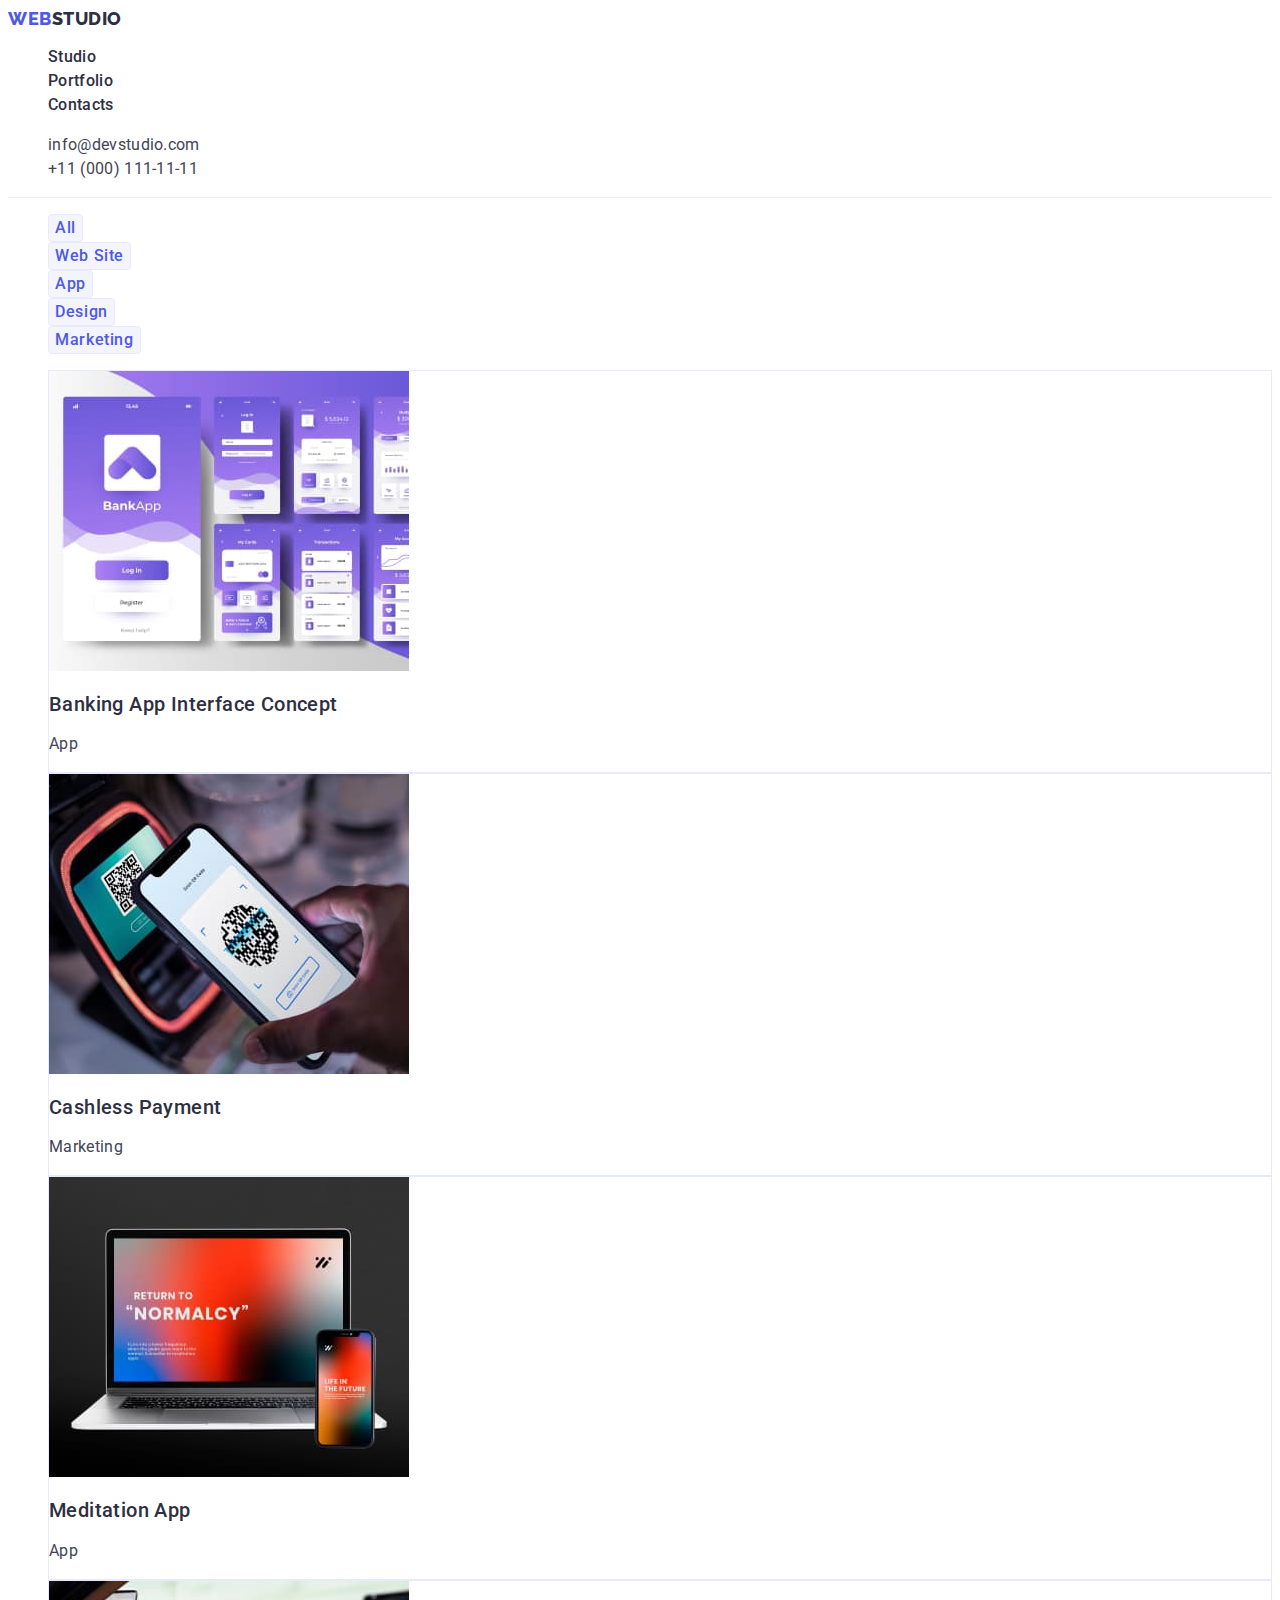
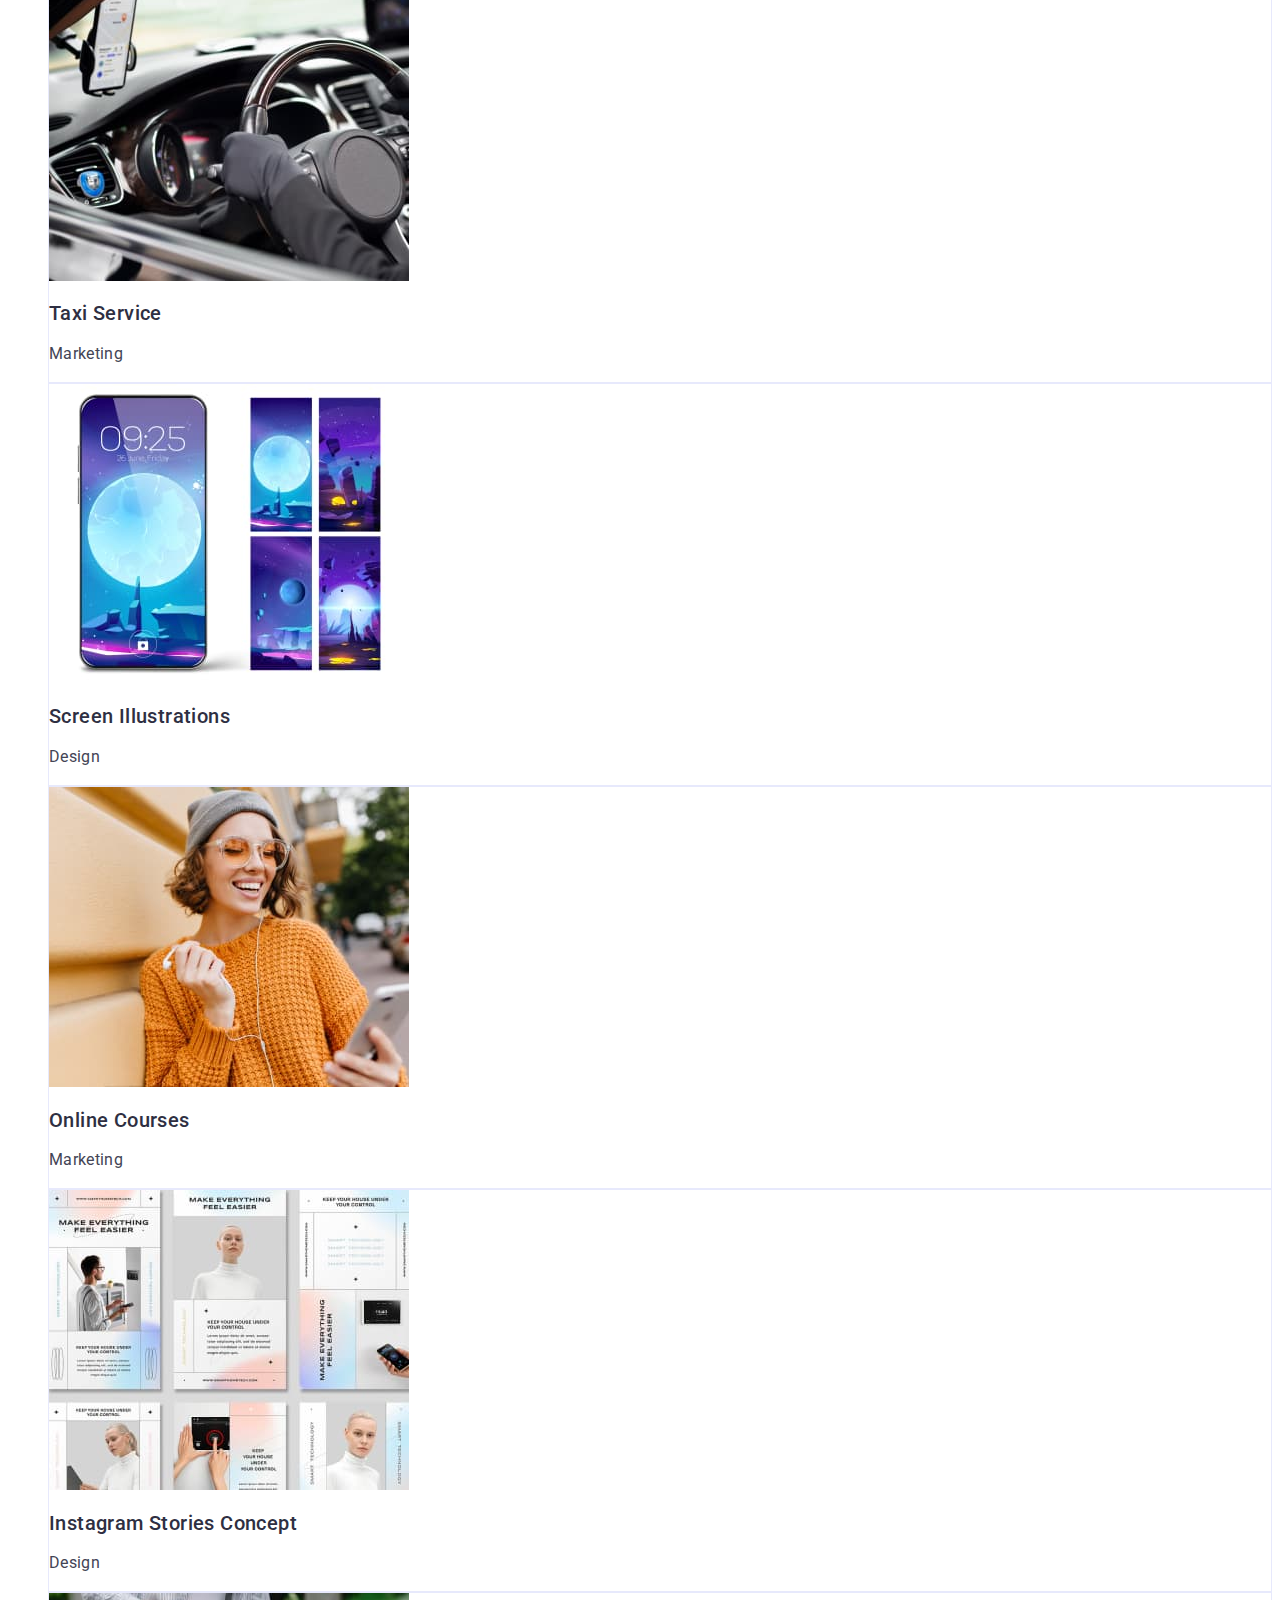
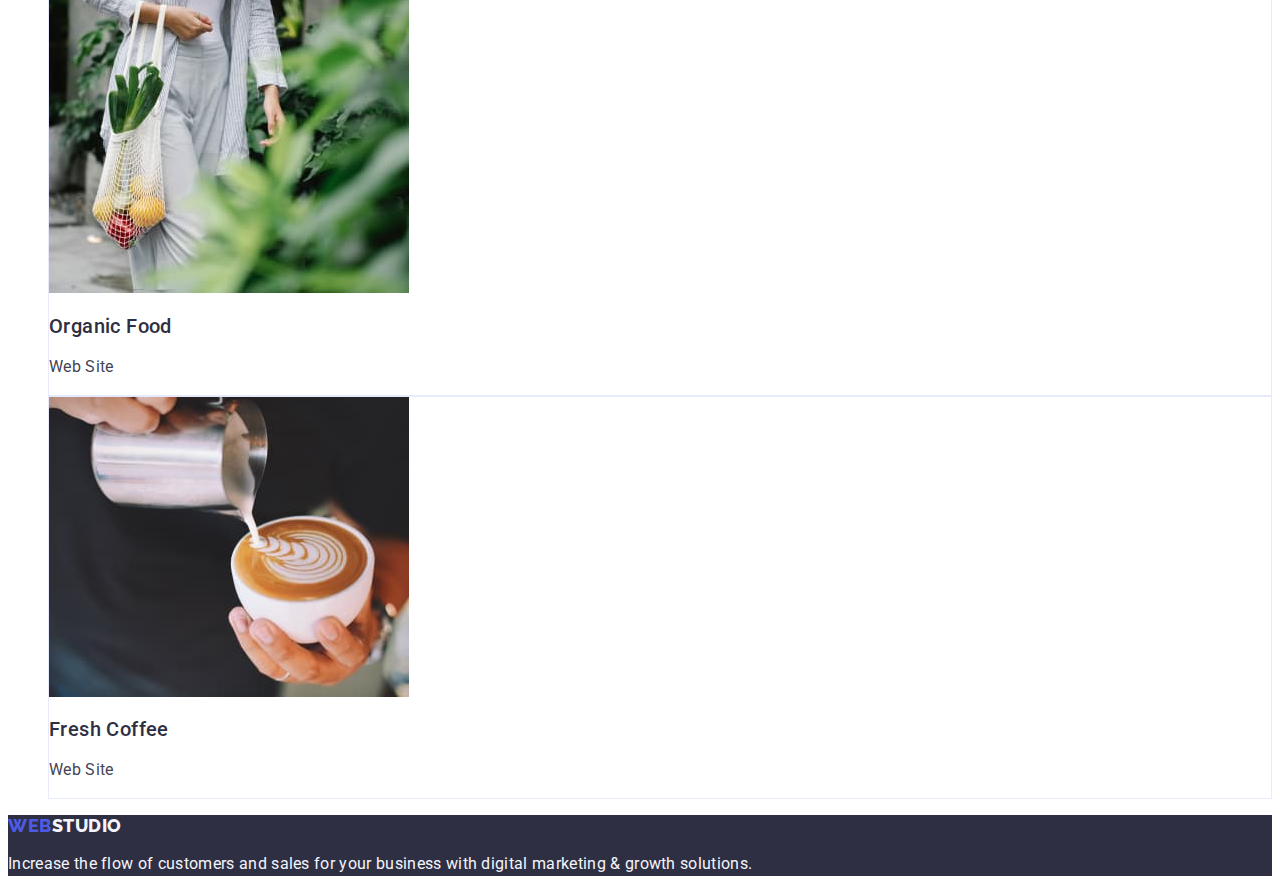
==== portfolio.html @ 3ee18083 "Initial commit" ====
<!DOCTYPE html>
<html lang="en">

<head>
  <meta charset="UTF-8" />
  <meta http-equiv="X-UA-Compatible" content="IE=edge" />
  <meta name="viewport" content="width=device-width, initial-scale=1.0" />
  <title>WebStudio</title>
  <link rel="preconnect" href="https://fonts.googleapis.com" />
  <link rel="preconnect" href="https://fonts.gstatic.com" crossorigin />
  <link href="https://fonts.googleapis.com/css2?family=Raleway:wght@800&family=Roboto:wght@400;500;700;900&display=swap"
    rel="stylesheet" />
  <link rel="stylesheet" href="./css/styles.css" />
</head>

<body>
   <!--Header -->
   <header class="header">
    <nav class="header-nav">
      <a class="logo link" href="./index.html"
        >Web<span class="logo-studio">Studio</span></a
      >
      <ul class="nav-list list">
        <li class="nav-item">
          <a class="nav-link link" href="./index.html">Studio</a>
        </li>
        <li class="nav-item">
          <a class="nav-link link" href="./portfolio.html">Portfolio</a>
        </li>
        <li class="nav-item">
          <a class="nav-link link" href="">Contacts</a>
        </li>
      </ul>
    </nav>
    <address class="header-contacts">
      <ul class="contacts-list list">
        <li class="contacts-item">
          <a class="contacts-link link" href="mailto:info@devstudio.com"
            >info@devstudio.com</a
          >
        </li>
        <li class="contacts-item">
          <a class="contacts-link link" href="tel:+110001111111"
            >+11 (000) 111-11-11</a
          >
        </li>
      </ul>
    </address>
  </header>
  <!-- Main -->
  <main>
    <!--   Filter-->
    <section class="filter">
      <h1 hidden>Page Portfolio</h1>
      <ul class="filter-list list">
        <li><button class="filter-btn" type="button">All</button></li>
        <li><button class="filter-btn" type="button">Web Site</button></li>
        <li><button class="filter-btn" type="button">App</button></li>
        <li><button class="filter-btn" type="button">Design</button></li>
        <li><button class="filter-btn" type="button">Marketing</button></li>
      </ul>

      <!--   Row1-->
      <ul class="project list">
        <li class="project-item">
          <a class="link" href="">
            <img class="works-project-image" src="./images/portfolio/row11_Banking.jpg"
              alt="Banking App Interface Concept" width="360" height="300" />

            <h2 class="title">Banking App Interface Concept</h2>
            <p class="paragraph">App</p>
          </a>
        </li>
        <li class="project-item">
          <a class="link" href="">
            <img class="image" src="./images/portfolio/row12_Cashless.jpg" alt="Cashless Payment" width="360"
              height="300" />
            <h2 class="title">Cashless Payment</h2>
            <p class="paragraph">Marketing</p>
          </a>
        </li>
        <li class="project-item">
          <a class="link" href="">
            <img class="image" src="./images/portfolio/row13_Meditation.jpg" alt="Meditation App" width="360"
              height="300" />
            <h2 class="title">Meditation App</h2>
            <p class="paragraph">App</p>
          </a>
        </li>

        <!--  Row2 -->

        <li class="project-item">
          <a class="link" href="">
            <img class="image" src="./images/portfolio/row21_Taxi.jpg" alt="Taxi Service" width="360" height="300" />
            <h2 class="title">Taxi Service</h2>
            <p class="paragraph">Marketing</p>
          </a>
        </li>
        <li class="project-item">
          <a class="link" href="">
            <img class="image" src="./images/portfolio/row22_Screen.jpg" alt="Screen Illustrations" width="360"
              height="300" />
            <h2 class="title">Screen Illustrations</h2>
            <p class="paragraph">Design</p>
          </a>
        </li>
        <li class="project-item">
          <a class="link" href="">
            <img class="image" src="./images/portfolio/row23_Online.jpg" alt="Online Courses" width="360"
              height="300" />
            <h2 class="title">Online Courses</h2>
            <p class="paragraph">Marketing</p>
          </a>
        </li>

        <!-- 4 Row3 -->

        <li class="project-item">
          <a class="link" href="">
            <img class="image" src="./images/portfolio/row31_Instagram.jpg" alt="Instagram Stories Concept" width="360"
              height="300" />
            <h2 class="title">Instagram Stories Concept</h2>
            <p class="paragraph">Design</p>
          </a>
        </li>

        <li class="project-item">
          <a class="link" href="">
            <img class="image" src="./images/portfolio/row32_Organic.jpg" alt="Organic Food" width="360" height="300" />
            <h2 class="title">Organic Food</h2>
            <p class="paragraph">Web Site</p>
          </a>
        </li>
        <li class="project-item">
          <a class="link" href="">
            <img class="image" src="./images/portfolio/row33_Fresh.jpg" alt="Fresh Coffee" width="360" height="300" />
            <h2 class="title">Fresh Coffee</h2>
            <p class="paragraph">Web Site</p>
          </a>
        </li>
      </ul>
    </section>
  </main>
  <!-- Footer -->
  <footer class="footer">
    <a class="logo link" href="./index.html">Web<span class="logo-footer">Studio</span></a>
    <p class="footer-paragraph">
      Increase the flow of customers and sales for your business with digital
      marketing & growth solutions.
    </p>
  </footer>
</body>

</html>
---- css/styles.css ----
:root {
  --color-IRIS: #4d5ae5;
  --color-NAVYBLU: #2e2f42;
  --color-SLATE: #434455;
  --color-Cloud: #f4f4fd;
  --color-WHITE: #ffffff;
  --color-OCEAN: #404bbf;
  --color-background-hero: #2e2f42;
  --color-background-Header: #ffffff;
  --color-background-button: #4d5ae5;
  --color-background-general:: #E5E5E5;
   --color-card-team:#ffffff;
   --color-background-team: #f4f4fd;
   
}
.link {
  text-decoration: none;
}
.list {
  list-style: none;
}
body {
  font-family: "Roboto", sans-serif;
  color: var(--color-SLATE);
}
a {
  cursor: pointer;
}
p {
  font-style: normal;
  font-weight: 400;
}


/* ===============COMPONENTS=================== */


.page-title {
  font-weight: 700;
font-size: 36px;
line-height: 1.11;
text-align: center;
letter-spacing: 0.02em;
text-transform: capitalize;
color:var(--color-NAVYBLU);
}

.title { font-weight: 500;
  font-size: 20px;
  line-height: 1.2;
  letter-spacing: 0.02em;
  color: var(--color-NAVYBLU);

}

.paragraph {
  font-size: 16px;
  line-height: 1.5;
  letter-spacing: 0.02em;
  color: var(--color-SLATE) ;

}
/* ===============/COMPONENTS=================== */

/* =======================MAIN PAGE=========*/
/* =======================Main page Header=======*/

.header {
  background: var(--color-background-Header);
  /* CORNFLOWER */
  border-bottom: 1px solid #e7e9fc;
}
.header-nav {
}
.logo {
  font-family: "Raleway", sans-serif;
  font-style: normal;
  font-weight: 800;
  font-size: 18px;
  line-height: 1.17;
  letter-spacing: 0.03em;
  text-transform: uppercase;
  color: var(--color-IRIS);
 
}

.logo-studio {
 
  letter-spacing: 0.03em;
  text-transform: uppercase;
  color: var(--color-NAVYBLU);
}
.nav-list  {
  font-family: "Roboto", sans-serif;
  font-weight: 500;
  font-size: 16px;
  line-height: 1.5;
  letter-spacing: 0.02em;
  color: var(--color-NAVYBLU);
}

.-nav-item {
   
}
.nav-link {
   color:var(--color-NAVYBLU);
}
.nav-link:hover,
.nav-link:focus {
  color: var(--color-OCEAN);
}

.header-contacts {
  font-style: normal;
  font-weight: 400;
  font-size: 16px;
  line-height: 1.5;
  letter-spacing: 0.02em;
  color: var(--color-SLATE);
}
.contacts-list {
}
.contacts-item {}

.contacts-link
{ 
  color: var(--color-SLATE);
}

 
.contacts-link:hover,
.contacts-link:focus {
  color: #404bbf;
}

/* =======================Main page Header=======*/

/*=========Main page - Hero image*=================*/
.hero {
  background: var(--color-background-hero);
  width: 1440px;
  
}
.hero-title {
  font-weight: 700;
  font-size: 56px;
  line-height: 1.07;
  text-align: center;
  letter-spacing: 0.02em;
  color: var(--color-WHITE);
}
.hero-btn {
  font-family: "Roboto", sans-serif;
  font-weight: 500;
  font-size: 16px;
  line-height: 1.5;
  letter-spacing: 0.04em;
  color: var(--color-WHITE);
  background: var(--color-background-button);
  box-shadow: 0px 4px 4px rgba(0, 0, 0, 0.15);
  border-radius: 4px;
  cursor: pointer;
  
}

.hero-btn:hover,
.hero-btn:focus {
  background:var(--color-OCEAN) ;
  
 } 
/*=========Main page - Hero image*=================*/

/* ===========Main page - Section 1 - Feature==========*/

.feature {
}
.feature-title {
}
.feature-list {
}
.feature-item {
}

/* ===========Main page - Section 1 - Feature==========*/


/* ===========/Main page - Section 2 - What are we doing==========*/



.works {
}
.works-list {
}
.works-item {
}
.works-image {

  /* ===========/Main page - Section 2 - What are we doing==========*/

/* ===========Main page - Section 3 - Our Team==========*/

}
.team { background: var(--color-background-team);

}
.team-list {
}
.team-item {
  background:var(--color-card-team);
box-shadow: 0px 1px 6px rgba(46, 47, 66, 0.08), 0px 1px 1px rgba(46, 47, 66, 0.16), 0px 2px 1px rgba(46, 47, 66, 0.08);
border-radius: 0px 0px 4px 4px;
}
.team-image {
}
.team-profession {
}
/* ===========/Main page - Section 3 - Our Team==========*/


/* ===========Footer==========*/

.footer {
  background: var(--color-background-hero);
 
}
.logo-footer {

  font-family: "Raleway", sans-serif;
  font-weight: 800;
  font-size: 18px;
  line-height: 1.17;

  /* display: flex; */
  align-items: center;
  letter-spacing: 0.03em;
  text-transform: uppercase;
  color: var(--color-Cloud); 

  flex-direction: row;
  align-items: center;
  padding: 0px;
}
.footer-paragraph {
   font-size: 16px;
  line-height: 1.5;
  letter-spacing: 0.02em;
  color: var(--color-Cloud);
}

/* ====================Footer=============*/
/* =======================MAIN PAGE=========*/
/* ===================================== */
/* ====================================== */
/* ===================================== */
/* =========================PORTFOLIO=========== */

/* ===============Section 1  Filter========== */

.filter{

}
.filter-list{
}
.filter-btn{  font-family: "Roboto", sans-serif;
  font-size: 16px;
  line-height: 1.5;
  font-weight: 500;
  letter-spacing: 0.04em;
  background: var(--color-Cloud);
  border: 1px solid #e7e9fc;
  border-radius: 4px;
  cursor: pointer;
  color: var(--color-IRIS);
  
}

.filter-btn:hover,
.filter-btn:focus {
  color: var(--color-WHITE); 
  background: #404BBF; 
}
/* ========Section 1  Filter======= */

/* ========ROW 1-3================= */
.project{}

.project-item{
border: 1px solid #E7E9FC;
}
.works-project-image{}


/* ========ROW 1-3================= */
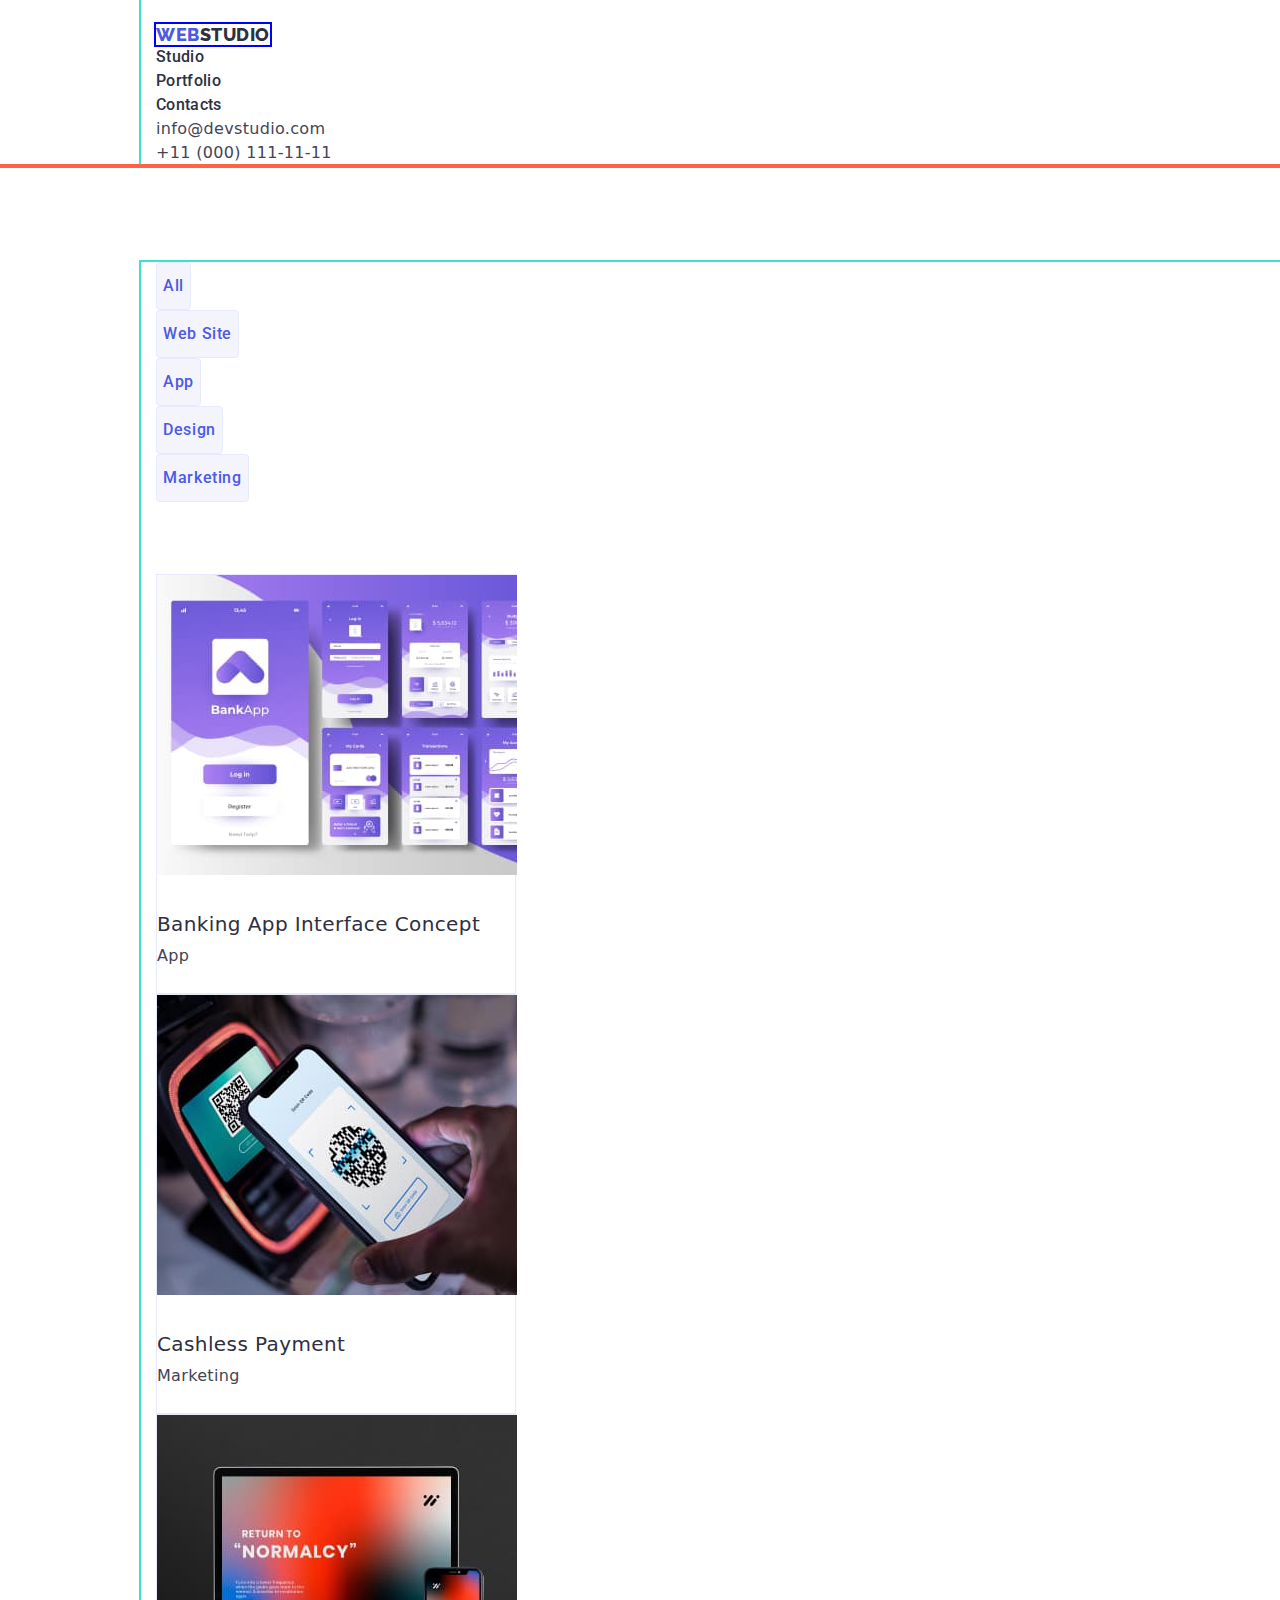
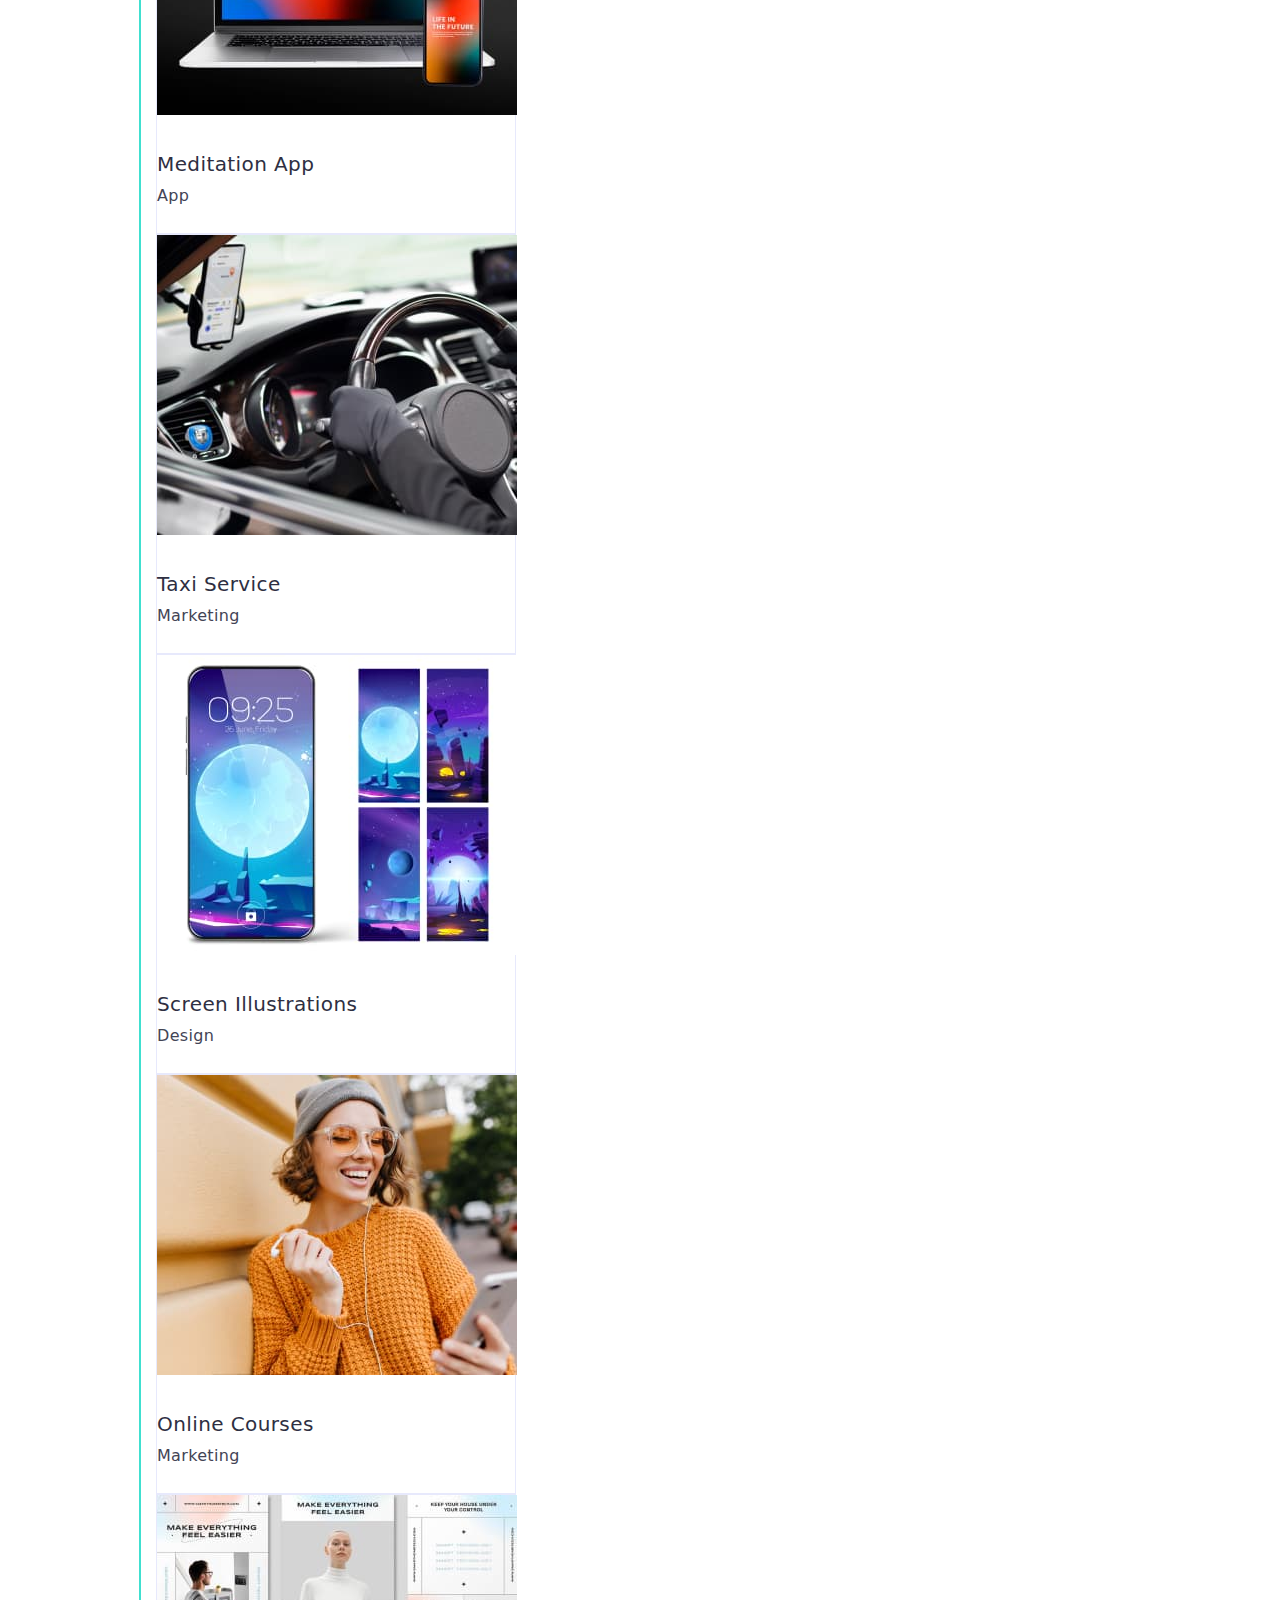
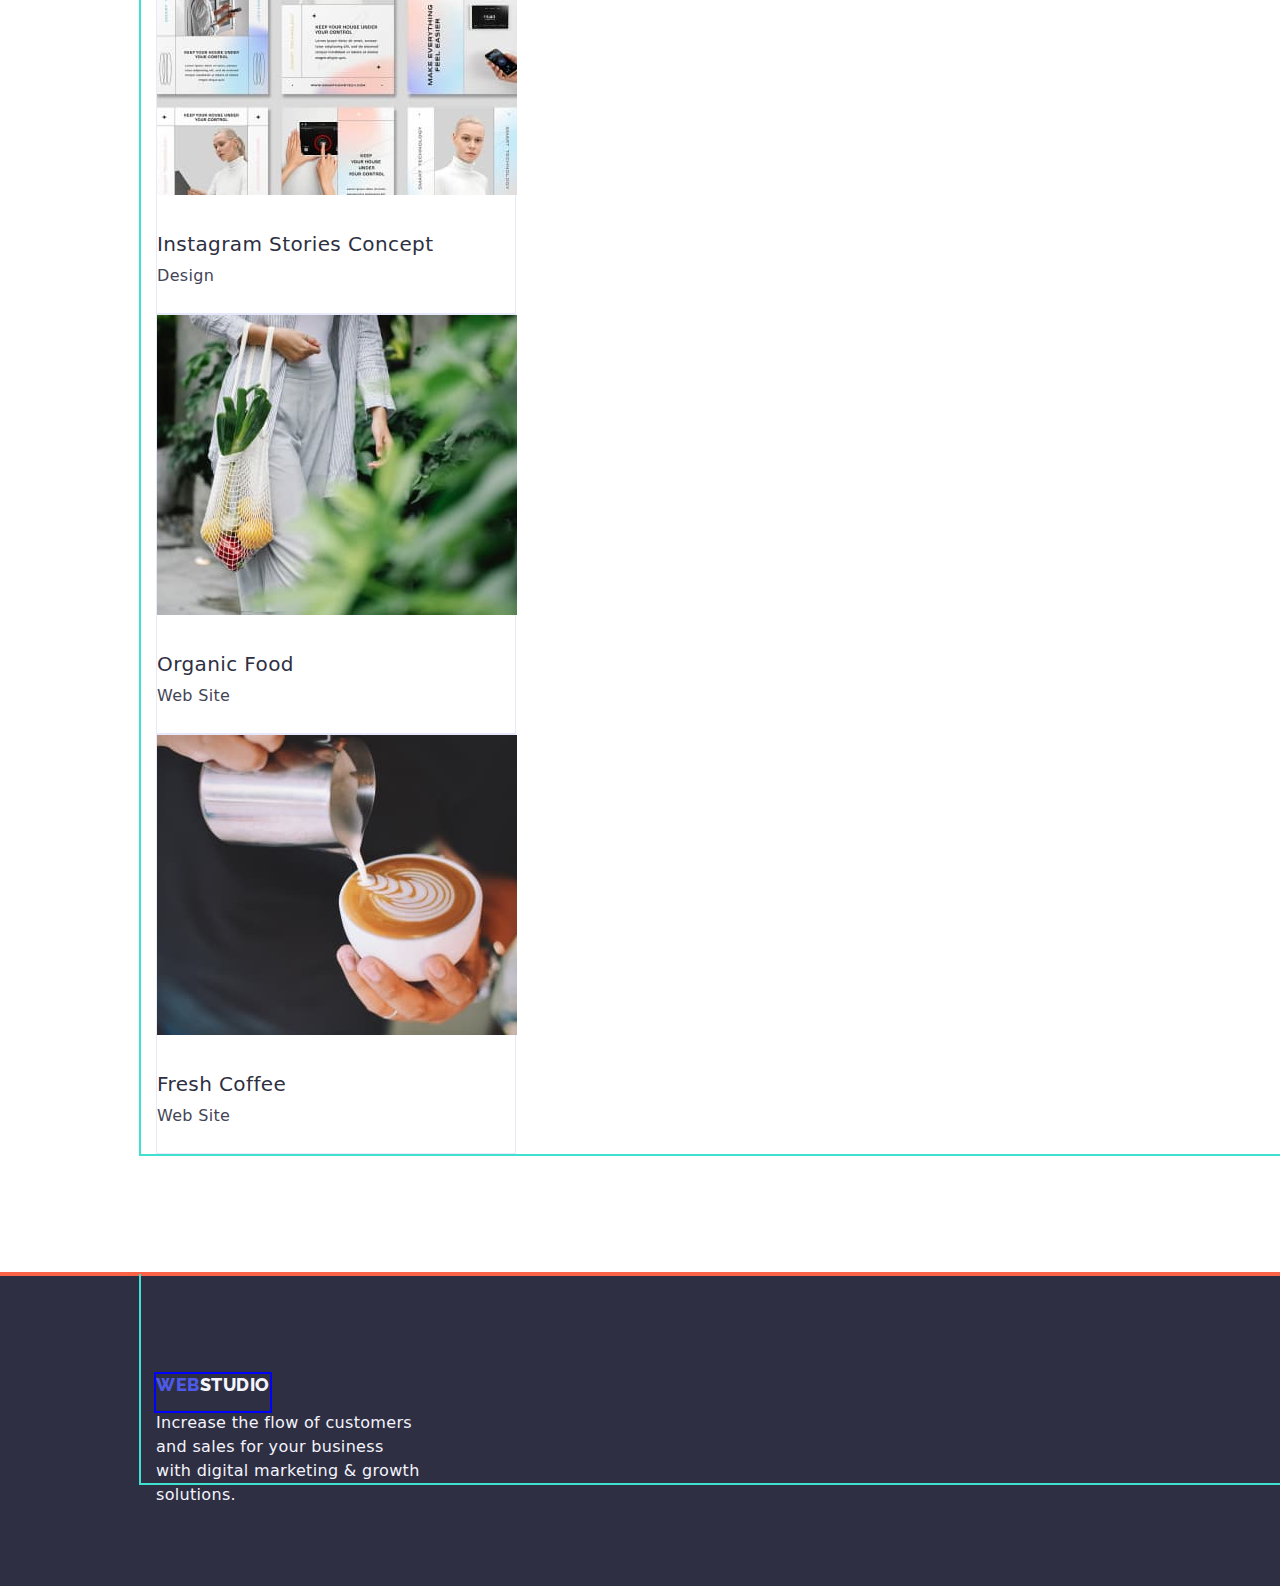
==== commit aafd09ab: "s" ====
--- a/portfolio.html
+++ b/portfolio.html
@@ -1,155 +1,212 @@
 <!DOCTYPE html>
 <html lang="en">
-
-<head>
-  <meta charset="UTF-8" />
-  <meta http-equiv="X-UA-Compatible" content="IE=edge" />
-  <meta name="viewport" content="width=device-width, initial-scale=1.0" />
-  <title>WebStudio</title>
-  <link rel="preconnect" href="https://fonts.googleapis.com" />
-  <link rel="preconnect" href="https://fonts.gstatic.com" crossorigin />
-  <link href="https://fonts.googleapis.com/css2?family=Raleway:wght@800&family=Roboto:wght@400;500;700;900&display=swap"
-    rel="stylesheet" />
-  <link rel="stylesheet" href="./css/styles.css" />
-</head>
-
-<body>
-   <!--Header -->
-   <header class="header">
-    <nav class="header-nav">
-      <a class="logo link" href="./index.html"
-        >Web<span class="logo-studio">Studio</span></a
-      >
-      <ul class="nav-list list">
-        <li class="nav-item">
-          <a class="nav-link link" href="./index.html">Studio</a>
-        </li>
-        <li class="nav-item">
-          <a class="nav-link link" href="./portfolio.html">Portfolio</a>
-        </li>
-        <li class="nav-item">
-          <a class="nav-link link" href="">Contacts</a>
-        </li>
-      </ul>
-    </nav>
-    <address class="header-contacts">
-      <ul class="contacts-list list">
-        <li class="contacts-item">
-          <a class="contacts-link link" href="mailto:info@devstudio.com"
-            >info@devstudio.com</a
+  <head>
+    <meta charset="UTF-8" />
+    <meta http-equiv="X-UA-Compatible" content="IE=edge" />
+    <meta name="viewport" content="width=device-width, initial-scale=1.0" />
+    <title>WebStudio</title>
+    <link rel="preconnect" href="https://fonts.googleapis.com" />
+    <link rel="preconnect" href="https://fonts.gstatic.com" crossorigin />
+    <link
+      href="https://fonts.googleapis.com/css2?family=Raleway:wght@800&family=Roboto:wght@400;500;700;900&display=swap"
+      rel="stylesheet"
+    />
+    <link rel="stylesheet" href="./css/styles.css" />
+    <link rel="stylesheet" href="./css/modern-normalize.css" />
+  </head>
+
+  <body>
+    <!--Header -->
+    <header class="header">
+      <div class="container">
+        <nav class="header-nav">
+          <a class="logo link" href="./index.html"
+            >Web<span class="logo-studio">Studio</span></a
           >
-        </li>
-        <li class="contacts-item">
-          <a class="contacts-link link" href="tel:+110001111111"
-            >+11 (000) 111-11-11</a
-          >
-        </li>
-      </ul>
-    </address>
-  </header>
-  <!-- Main -->
-  <main>
-    <!--   Filter-->
-    <section class="filter">
-      <h1 hidden>Page Portfolio</h1>
-      <ul class="filter-list list">
-        <li><button class="filter-btn" type="button">All</button></li>
-        <li><button class="filter-btn" type="button">Web Site</button></li>
-        <li><button class="filter-btn" type="button">App</button></li>
-        <li><button class="filter-btn" type="button">Design</button></li>
-        <li><button class="filter-btn" type="button">Marketing</button></li>
-      </ul>
-
-      <!--   Row1-->
-      <ul class="project list">
-        <li class="project-item">
-          <a class="link" href="">
-            <img class="works-project-image" src="./images/portfolio/row11_Banking.jpg"
-              alt="Banking App Interface Concept" width="360" height="300" />
-
-            <h2 class="title">Banking App Interface Concept</h2>
-            <p class="paragraph">App</p>
-          </a>
-        </li>
-        <li class="project-item">
-          <a class="link" href="">
-            <img class="image" src="./images/portfolio/row12_Cashless.jpg" alt="Cashless Payment" width="360"
-              height="300" />
-            <h2 class="title">Cashless Payment</h2>
-            <p class="paragraph">Marketing</p>
-          </a>
-        </li>
-        <li class="project-item">
-          <a class="link" href="">
-            <img class="image" src="./images/portfolio/row13_Meditation.jpg" alt="Meditation App" width="360"
-              height="300" />
-            <h2 class="title">Meditation App</h2>
-            <p class="paragraph">App</p>
-          </a>
-        </li>
-
-        <!--  Row2 -->
-
-        <li class="project-item">
-          <a class="link" href="">
-            <img class="image" src="./images/portfolio/row21_Taxi.jpg" alt="Taxi Service" width="360" height="300" />
-            <h2 class="title">Taxi Service</h2>
-            <p class="paragraph">Marketing</p>
-          </a>
-        </li>
-        <li class="project-item">
-          <a class="link" href="">
-            <img class="image" src="./images/portfolio/row22_Screen.jpg" alt="Screen Illustrations" width="360"
-              height="300" />
-            <h2 class="title">Screen Illustrations</h2>
-            <p class="paragraph">Design</p>
-          </a>
-        </li>
-        <li class="project-item">
-          <a class="link" href="">
-            <img class="image" src="./images/portfolio/row23_Online.jpg" alt="Online Courses" width="360"
-              height="300" />
-            <h2 class="title">Online Courses</h2>
-            <p class="paragraph">Marketing</p>
-          </a>
-        </li>
-
-        <!-- 4 Row3 -->
-
-        <li class="project-item">
-          <a class="link" href="">
-            <img class="image" src="./images/portfolio/row31_Instagram.jpg" alt="Instagram Stories Concept" width="360"
-              height="300" />
-            <h2 class="title">Instagram Stories Concept</h2>
-            <p class="paragraph">Design</p>
-          </a>
-        </li>
-
-        <li class="project-item">
-          <a class="link" href="">
-            <img class="image" src="./images/portfolio/row32_Organic.jpg" alt="Organic Food" width="360" height="300" />
-            <h2 class="title">Organic Food</h2>
-            <p class="paragraph">Web Site</p>
-          </a>
-        </li>
-        <li class="project-item">
-          <a class="link" href="">
-            <img class="image" src="./images/portfolio/row33_Fresh.jpg" alt="Fresh Coffee" width="360" height="300" />
-            <h2 class="title">Fresh Coffee</h2>
-            <p class="paragraph">Web Site</p>
-          </a>
-        </li>
-      </ul>
-    </section>
-  </main>
-  <!-- Footer -->
-  <footer class="footer">
-    <a class="logo link" href="./index.html">Web<span class="logo-footer">Studio</span></a>
-    <p class="footer-paragraph">
-      Increase the flow of customers and sales for your business with digital
-      marketing & growth solutions.
-    </p>
-  </footer>
-</body>
-
-</html>+          <ul class="nav-list list">
+            <li class="nav-item">
+              <a class="nav-link link" href="./index.html">Studio</a>
+            </li>
+            <li class="nav-item">
+              <a class="nav-link link" href="./portfolio.html">Portfolio</a>
+            </li>
+            <li class="nav-item">
+              <a class="nav-link link" href="">Contacts</a>
+            </li>
+          </ul>
+        </nav>
+        <address class="header-contacts">
+          <ul class="contacts-list list">
+            <li class="contacts-item">
+              <a class="contacts-link link" href="mailto:info@devstudio.com"
+                >info@devstudio.com</a
+              >
+            </li>
+            <li class="contacts-item">
+              <a class="contacts-link link" href="tel:+110001111111"
+                >+11 (000) 111-11-11</a
+              >
+            </li>
+          </ul>
+        </address>
+      </div>
+    </header>
+    <!-- Main -->
+    <main>
+      <!--   Filter-->
+      <section class="filter">
+        <div class="container">
+          <h1 hidden>Page Portfolio</h1>
+          <ul class="filter-list list">
+            <li><button class="filter-btn" type="button">All</button></li>
+            <li><button class="filter-btn" type="button">Web Site</button></li>
+            <li><button class="filter-btn" type="button">App</button></li>
+            <li><button class="filter-btn" type="button">Design</button></li>
+            <li><button class="filter-btn" type="button">Marketing</button></li>
+          </ul>
+
+          <!--   Row1-->
+          <ul class="project list">
+            <li class="project-item">
+              <a class="link" href="">
+                <img
+                  class="project-image"
+                  src="./images/portfolio/row11_Banking.jpg"
+                  alt="Banking App Interface Concept"
+                  width="360"
+                  height="300"
+                />
+
+                <h2 class="title">Banking App Interface Concept</h2>
+                <p class="paragraph">App</p>
+              </a>
+            </li>
+            <li class="project-item">
+              <a class="link" href="">
+                <img
+                  class="project-image"
+                  src="./images/portfolio/row12_Cashless.jpg"
+                  alt="Cashless Payment"
+                  width="360"
+                  height="300"
+                />
+                <h2 class="title">Cashless Payment</h2>
+                <p class="paragraph">Marketing</p>
+              </a>
+            </li>
+            <li class="project-item">
+              <a class="link" href="">
+                <img
+                  class="project-image"
+                  src="./images/portfolio/row13_Meditation.jpg"
+                  alt="Meditation App"
+                  width="360"
+                  height="300"
+                />
+                <h2 class="title">Meditation App</h2>
+                <p class="paragraph">App</p>
+              </a>
+            </li>
+
+            <!--  Row2 -->
+
+            <li class="project-item">
+              <a class="link" href="">
+                <img
+                  class="project-image"
+                  src="./images/portfolio/row21_Taxi.jpg"
+                  alt="Taxi Service"
+                  width="360"
+                  height="300"
+                />
+                <h2 class="title">Taxi Service</h2>
+                <p class="paragraph">Marketing</p>
+              </a>
+            </li>
+            <li class="project-item">
+              <a class="link" href="">
+                <img
+                  class="project-image"
+                  src="./images/portfolio/row22_Screen.jpg"
+                  alt="Screen Illustrations"
+                  width="360"
+                  height="300"
+                />
+                <h2 class="title">Screen Illustrations</h2>
+                <p class="paragraph">Design</p>
+              </a>
+            </li>
+            <li class="project-item">
+              <a class="link" href="">
+                <img
+                  class="project-image"
+                  src="./images/portfolio/row23_Online.jpg"
+                  alt="Online Courses"
+                  width="360"
+                  height="300"
+                />
+                <h2 class="title">Online Courses</h2>
+                <p class="paragraph">Marketing</p>
+              </a>
+            </li>
+
+            <!-- 4 Row3 -->
+
+            <li class="project-item">
+              <a class="link" href="">
+                <img
+                  class="project-image"
+                  src="./images/portfolio/row31_Instagram.jpg"
+                  alt="Instagram Stories Concept"
+                  width="360"
+                  height="300"
+                />
+                <h2 class="title">Instagram Stories Concept</h2>
+                <p class="paragraph">Design</p>
+              </a>
+            </li>
+
+            <li class="project-item">
+              <a class="link" href="">
+                <img
+                  class="project-image"
+                  src="./images/portfolio/row32_Organic.jpg"
+                  alt="Organic Food"
+                  width="360"
+                  height="300"
+                />
+                <h2 class="title">Organic Food</h2>
+                <p class="paragraph">Web Site</p>
+              </a>
+            </li>
+            <li class="project-item">
+              <a class="link" href="">
+                <img
+                  class="project-image"
+                  src="./images/portfolio/row33_Fresh.jpg"
+                  alt="Fresh Coffee"
+                  width="360"
+                  height="300"
+                />
+                <h2 class="title">Fresh Coffee</h2>
+                <p class="paragraph">Web Site</p>
+              </a>
+            </li>
+          </ul>
+        </div>
+      </section>
+    </main>
+    <!-- Footer -->
+    <footer class="footer">
+      <div class="container footer-container">
+        <a class="logo link" href="./index.html"
+          >Web<span class="logo-footer">Studio</span></a
+        >
+        <p class="footer-paragraph">
+          Increase the flow of customers and sales for your business with
+          digital marketing & growth solutions.
+        </p>
+      </div>
+    </footer>
+  </body>
+</html>
--- a/css/styles.css
+++ b/css/styles.css
@@ -6,22 +6,22 @@
   --color-WHITE: #ffffff;
   --color-OCEAN: #404bbf;
   --color-background-hero: #2e2f42;
-  --color-background-Header: #ffffff;
   --color-background-button: #4d5ae5;
-  --color-background-general:: #E5E5E5;
+  --color-background-general: #ffffff;
    --color-card-team:#ffffff;
-   --color-background-team: #f4f4fd;
-   
+   --color-background-team: #f4f4fd;  
 }
 .link {
   text-decoration: none;
 }
 .list {
   list-style: none;
+  margin: 0;
 }
 body {
   font-family: "Roboto", sans-serif;
   color: var(--color-SLATE);
+background: var(--color-background-general);  
 }
 a {
   cursor: pointer;
@@ -30,12 +30,22 @@
   font-style: normal;
   font-weight: 400;
 }
-
-
+p,h1,h2,h3,h4,h5,h6{
+  margin: 0; }
+  ul{
+    margin: 0;
+    padding-left: 0;
+  }
 /* ===============COMPONENTS=================== */
-
+.container{
+  width: 1158px;
+    padding-left: 15px;
+    padding-right: 15px;
+    margin: 0 auto;
+    outline: 2px solid turquoise;}
 
 .page-title {
+  margin-bottom: 72px;
   font-weight: 700;
 font-size: 36px;
 line-height: 1.11;
@@ -43,14 +53,20 @@
 letter-spacing: 0.02em;
 text-transform: capitalize;
 color:var(--color-NAVYBLU);
-}
-
-.title { font-weight: 500;
+outline: 2px solid black;}
+
+.title { 
+  font-weight: 500;
   font-size: 20px;
   line-height: 1.2;
   letter-spacing: 0.02em;
   color: var(--color-NAVYBLU);
-
+  margin-bottom: 8px; 
+}
+
+.team-item >.title,
+ .team-item >.paragraph {
+  text-align: center;
 }
 
 .paragraph {
@@ -58,7 +74,6 @@
   line-height: 1.5;
   letter-spacing: 0.02em;
   color: var(--color-SLATE) ;
-
 }
 /* ===============/COMPONENTS=================== */
 
@@ -67,12 +82,18 @@
 
 .header {
   background: var(--color-background-Header);
-  /* CORNFLOWER */
   border-bottom: 1px solid #e7e9fc;
-}
+      outline: 2px solid tomato ;
+      margin-left: auto;
+        margin-right: auto; 
+        width: 1440px; 
+}
+
 .header-nav {
+padding-top: 24px;
 }
 .logo {
+  display: inline-block;
   font-family: "Raleway", sans-serif;
   font-style: normal;
   font-weight: 800;
@@ -81,7 +102,7 @@
   letter-spacing: 0.03em;
   text-transform: uppercase;
   color: var(--color-IRIS);
- 
+  outline: 2px solid blue;
 }
 
 .logo-studio {
@@ -91,6 +112,7 @@
   color: var(--color-NAVYBLU);
 }
 .nav-list  {
+  padding: 0;
   font-family: "Roboto", sans-serif;
   font-weight: 500;
   font-size: 16px;
@@ -99,11 +121,12 @@
   color: var(--color-NAVYBLU);
 }
 
-.-nav-item {
+.nav-item {
    
 }
 .nav-link {
    color:var(--color-NAVYBLU);
+  
 }
 .nav-link:hover,
 .nav-link:focus {
@@ -118,7 +141,7 @@
   letter-spacing: 0.02em;
   color: var(--color-SLATE);
 }
-.contacts-list {
+.contacts-list {padding: 0;
 }
 .contacts-item {}
 
@@ -126,7 +149,6 @@
 { 
   color: var(--color-SLATE);
 }
-
  
 .contacts-link:hover,
 .contacts-link:focus {
@@ -139,17 +161,26 @@
 .hero {
   background: var(--color-background-hero);
   width: 1440px;
-  
+  height: 600px;
+  text-align: center;
+  margin-left: auto;
+  margin-right: auto;
 }
 .hero-title {
+  margin : 182px 472px 48px;
+  display: inline-block; 
+  text-align: center;
   font-weight: 700;
   font-size: 56px;
   line-height: 1.07;
-  text-align: center;
   letter-spacing: 0.02em;
   color: var(--color-WHITE);
+  width: 496px;
+  height: 120px; 
+   outline: 2px solid #ffffff;
 }
 .hero-btn {
+  display: inline-block;
   font-family: "Roboto", sans-serif;
   font-weight: 500;
   font-size: 16px;
@@ -157,26 +188,40 @@
   letter-spacing: 0.04em;
   color: var(--color-WHITE);
   background: var(--color-background-button);
-  box-shadow: 0px 4px 4px rgba(0, 0, 0, 0.15);
   border-radius: 4px;
   cursor: pointer;
+  width: 169px;
+  height: 56px;
+  border: 1px solid transparent ;
   
 }
 
 .hero-btn:hover,
 .hero-btn:focus {
   background:var(--color-OCEAN) ;
-  
  } 
 /*=========Main page - Hero image*=================*/
 
 /* ===========Main page - Section 1 - Feature==========*/
 
 .feature {
+margin-left: auto;
+  margin-right: auto;
+  width: 1440px;
+  outline: 2px solid blue;
+padding-top: 120px;
+padding-bottom: 120px;
+  margin-left: auto;
+  margin-right: auto;
 }
 .feature-title {
+
+  
+  
 }
 .feature-list {
+   Outline: 2px solid blue;
+  
 }
 .feature-item {
 }
@@ -187,31 +232,42 @@
 /* ===========/Main page - Section 2 - What are we doing==========*/
 
 
-
 .works {
+  margin-bottom: 120px;
+  Outline: 2px solid black;
+  margin-left: auto;
+    margin-right: auto;
+    width: 1440px;
 }
 .works-list {
+
+  
 }
 .works-item {
 }
 .works-image {
-
+}
   /* ===========/Main page - Section 2 - What are we doing==========*/
 
 /* ===========Main page - Section 3 - Our Team==========*/
 
-}
 .team { background: var(--color-background-team);
-
-}
-.team-list {
+  Outline: 2px solid black;
+  margin-left: auto;
+    margin-right: auto;
+    width: 1440px;
+}
+.team-list { 
 }
 .team-item {
-  background:var(--color-card-team);
+width: 264px;
+height: 380px;
+background:var(--color-card-team);
 box-shadow: 0px 1px 6px rgba(46, 47, 66, 0.08), 0px 1px 1px rgba(46, 47, 66, 0.16), 0px 2px 1px rgba(46, 47, 66, 0.08);
 border-radius: 0px 0px 4px 4px;
 }
 .team-image {
+  margin-bottom: 32px;
 }
 .team-profession {
 }
@@ -221,32 +277,40 @@
 /* ===========Footer==========*/
 
 .footer {
-  background: var(--color-background-hero);
- 
+background: var(--color-background-hero);
+width: 1440px;
+  height: 312px;
+  margin-left: auto;
+  margin-right: auto;
+  width: 1440px; 
+    height: 312px;
+      outline: 2px solid tomato ;
+  
 }
 .logo-footer {
-
+display: inline-block;
   font-family: "Raleway", sans-serif;
   font-weight: 800;
   font-size: 18px;
   line-height: 1.17;
-
-  /* display: flex; */
   align-items: center;
   letter-spacing: 0.03em;
   text-transform: uppercase;
   color: var(--color-Cloud); 
-
-  flex-direction: row;
-  align-items: center;
-  padding: 0px;
+ margin-bottom: 16px;
 }
 .footer-paragraph {
    font-size: 16px;
   line-height: 1.5;
   letter-spacing: 0.02em;
   color: var(--color-Cloud);
-}
+  width: 264px;
+  height: 72px;
+}
+.footer-container {
+  padding-top: 100px;
+}
+
 
 /* ====================Footer=============*/
 /* =======================MAIN PAGE=========*/
@@ -258,9 +322,15 @@
 /* ===============Section 1  Filter========== */
 
 .filter{
-
+margin-left: auto;
+  margin-right: auto;
+  width: 1440px;
+  outline: 2px solid tomato;
+padding-bottom: 120px;
+padding-top: 96px;
 }
 .filter-list{
+  margin-bottom: 72px;
 }
 .filter-btn{  font-family: "Roboto", sans-serif;
   font-size: 16px;
@@ -272,23 +342,32 @@
   border-radius: 4px;
   cursor: pointer;
   color: var(--color-IRIS);
-  
+  text-align: center;
+  height: 48px;
 }
 
 .filter-btn:hover,
 .filter-btn:focus {
   color: var(--color-WHITE); 
   background: #404BBF; 
+  border-color: transparent;
 }
 /* ========Section 1  Filter======= */
 
 /* ========ROW 1-3================= */
-.project{}
+.project{
+
+}
 
 .project-item{
 border: 1px solid #E7E9FC;
-}
-.works-project-image{}
-
-
-/* ========ROW 1-3================= */
+background: #FFFFFF;
+width: 360px;
+  height: 420px; 
+}
+.project-image{
+margin-bottom: 32px;
+}
+
+
+/* ========ROW 1-3================= */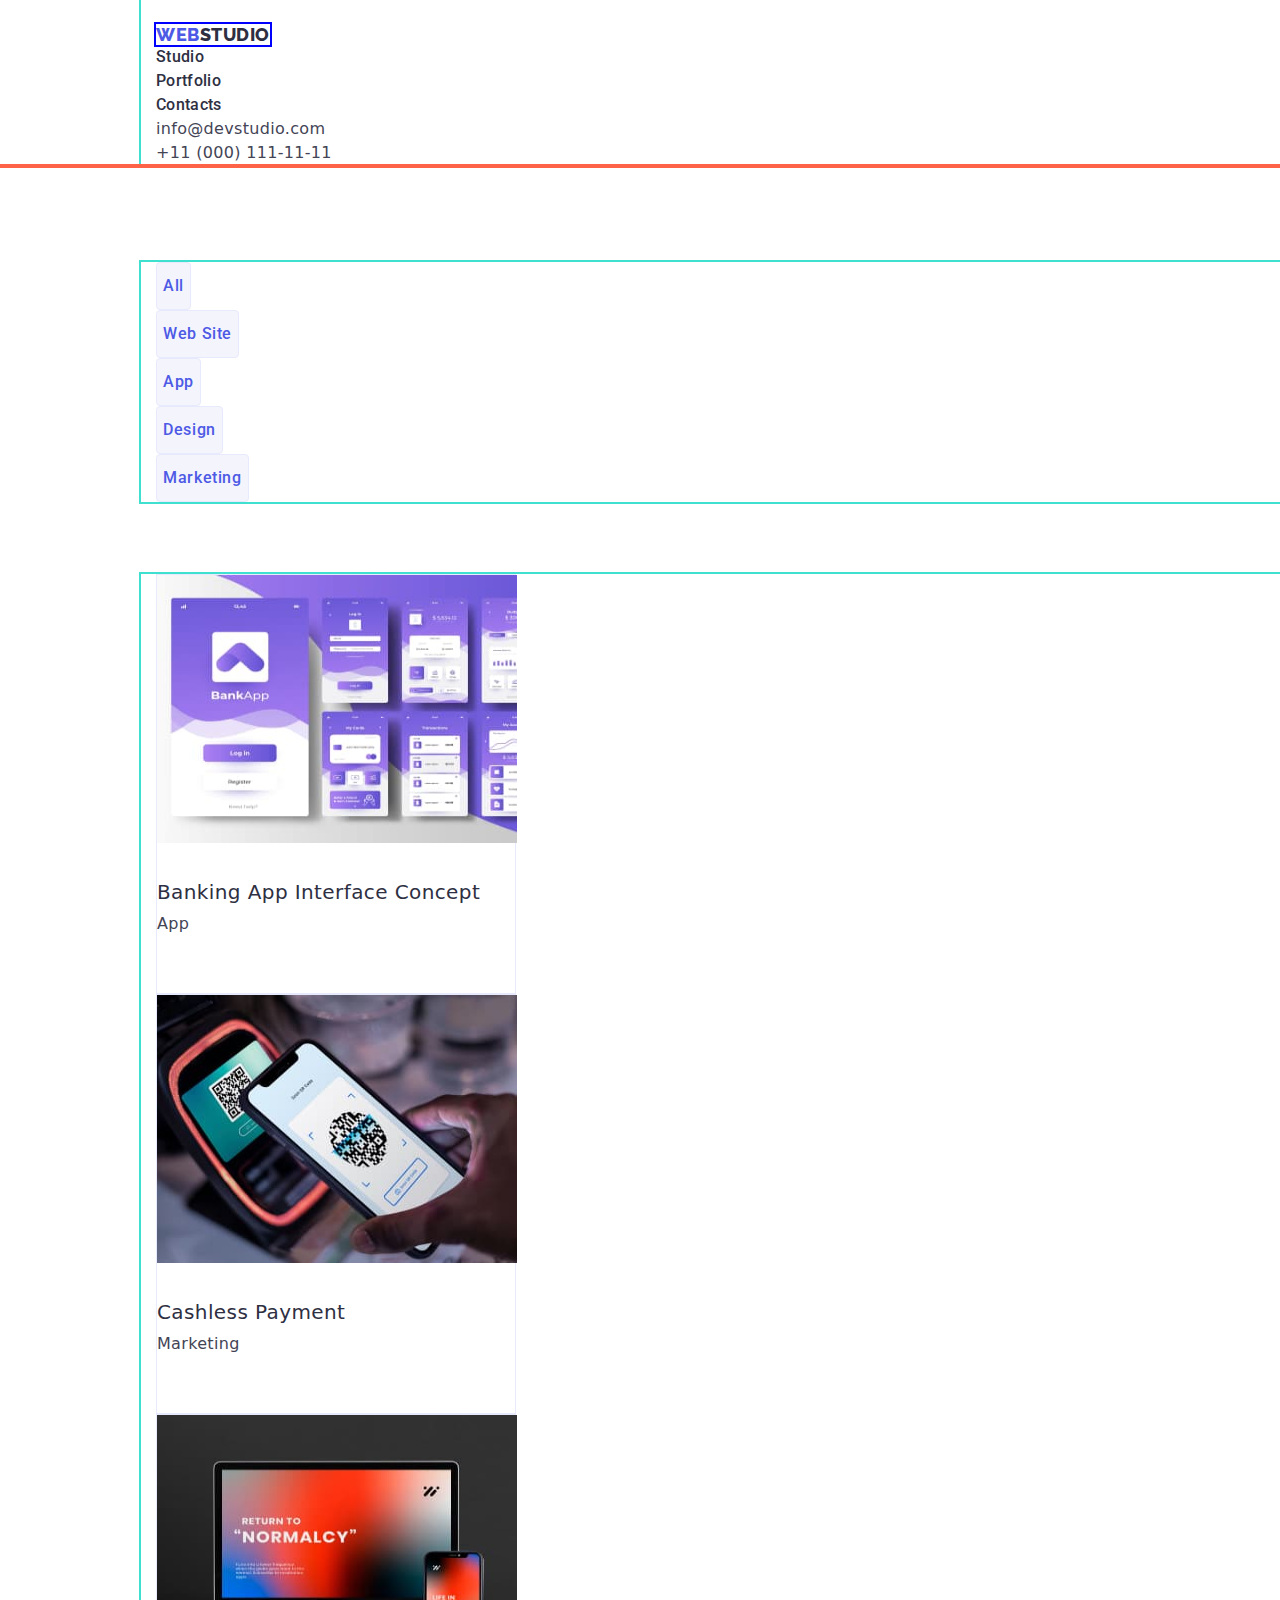
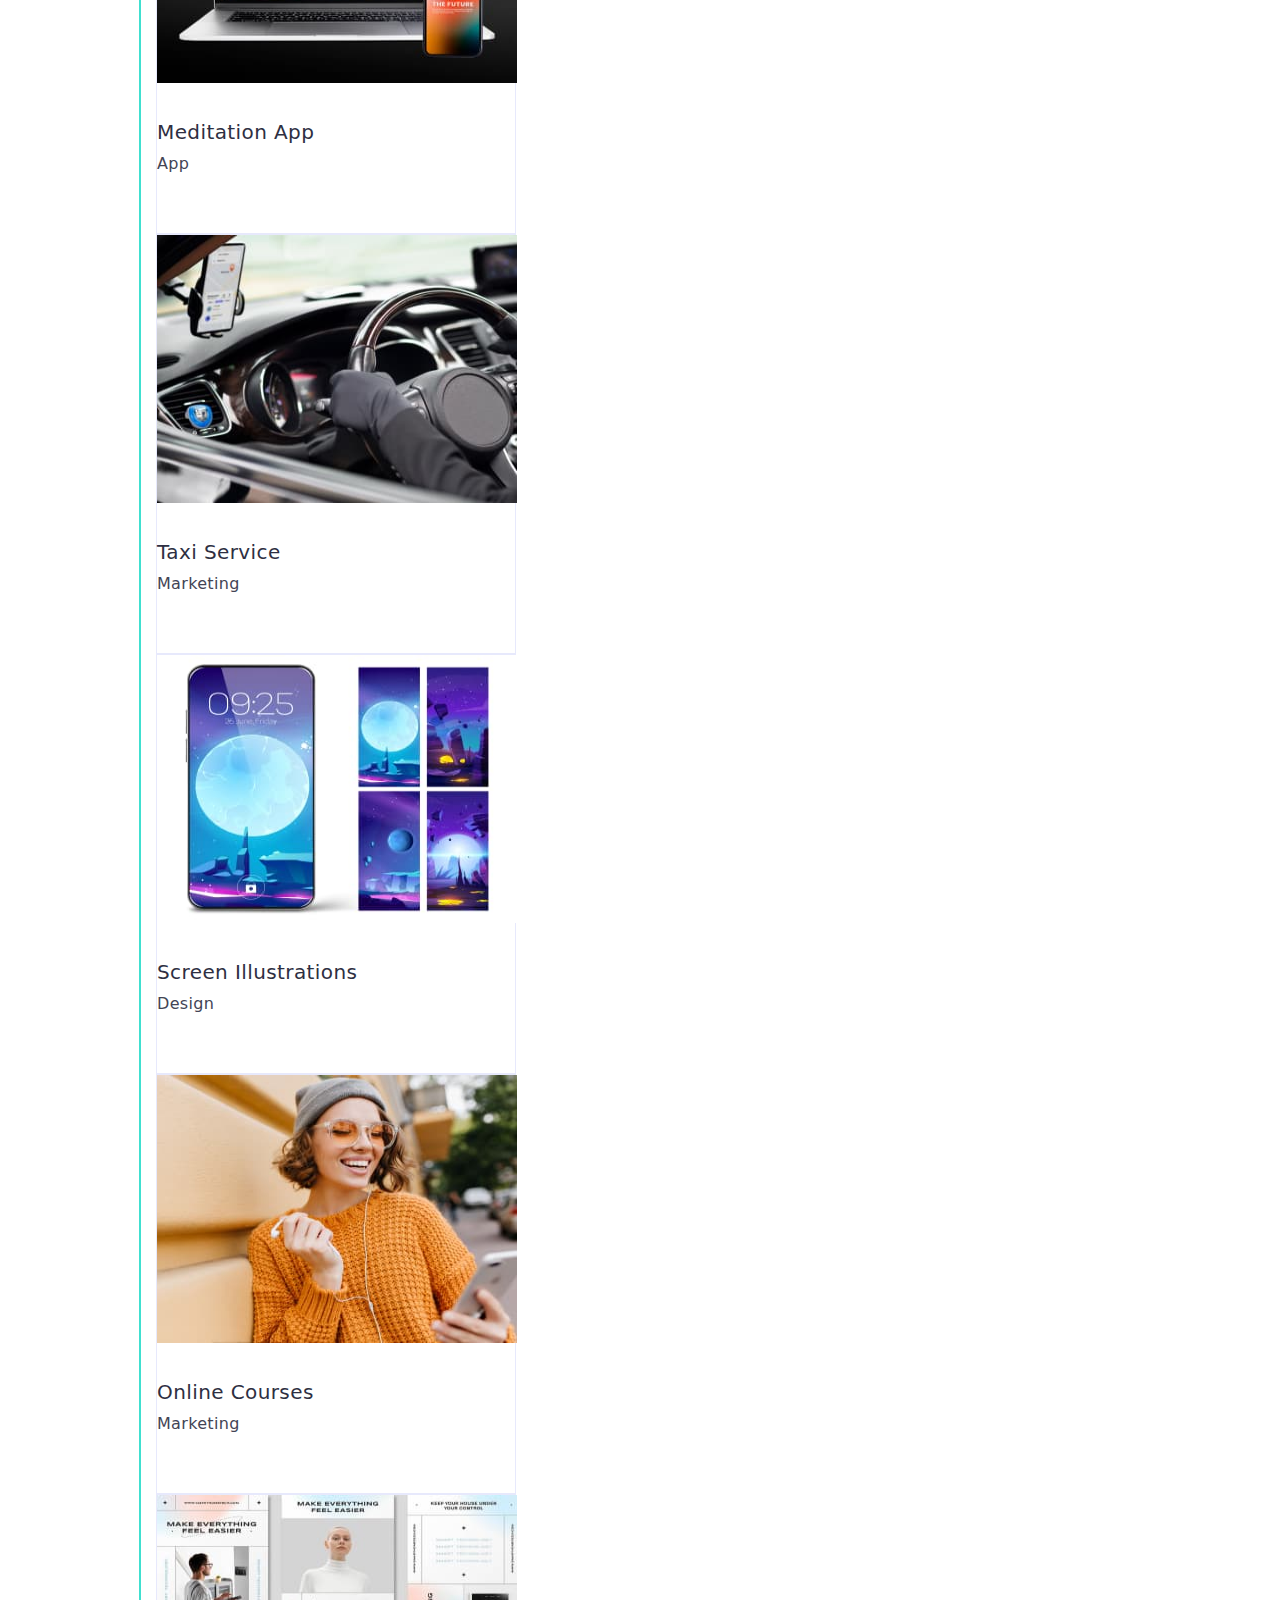
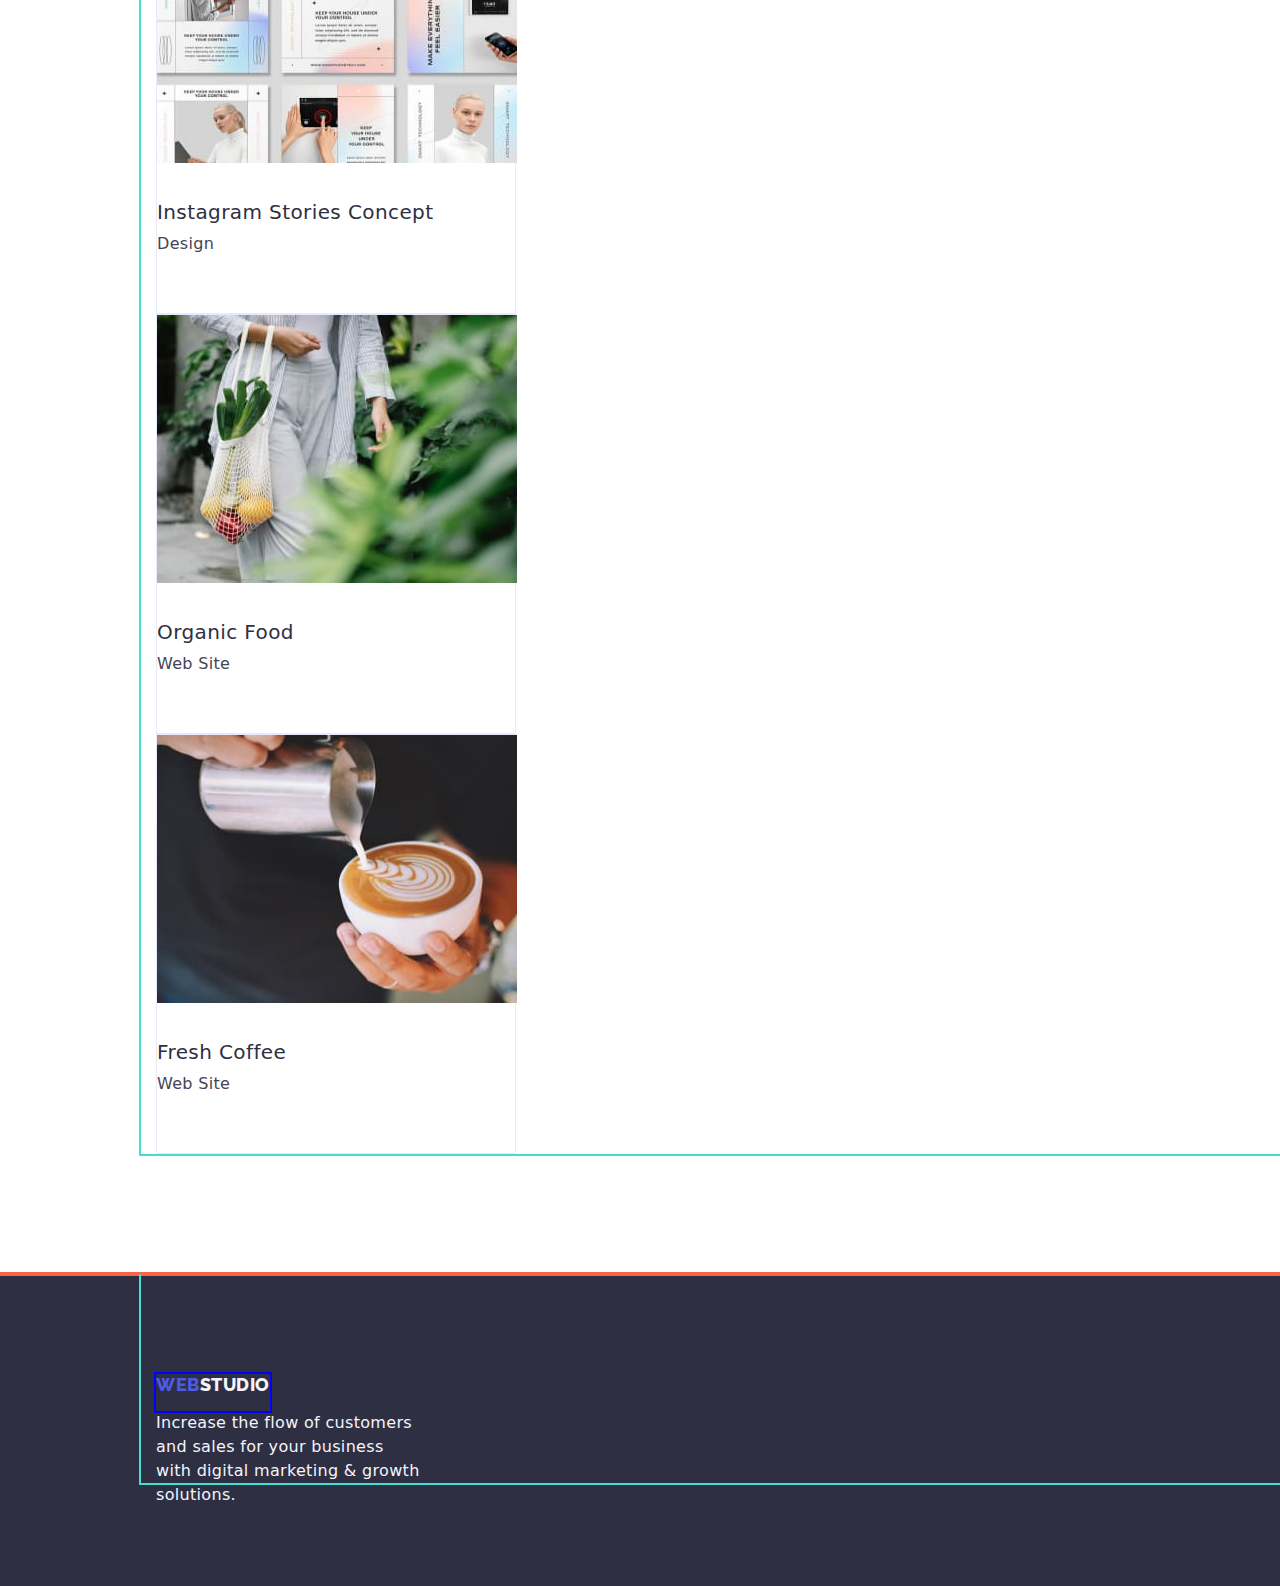
==== commit a474364a: "sum" ====
--- a/portfolio.html
+++ b/portfolio.html
@@ -56,7 +56,7 @@
       <!--   Filter-->
       <section class="filter">
         <div class="container">
-          <h1 hidden>Page Portfolio</h1>
+          <h1 class="visually-hidden" hidden>Page Portfolio</h1>
           <ul class="filter-list list">
             <li><button class="filter-btn" type="button">All</button></li>
             <li><button class="filter-btn" type="button">Web Site</button></li>
@@ -64,13 +64,14 @@
             <li><button class="filter-btn" type="button">Design</button></li>
             <li><button class="filter-btn" type="button">Marketing</button></li>
           </ul>
-
-          <!--   Row1-->
+        </div>
+        <!--   Row1-->
+        <div class="container">
           <ul class="project list">
             <li class="project-item">
               <a class="link" href="">
                 <img
-                  class="project-image"
+                  class="image"
                   src="./images/portfolio/row11_Banking.jpg"
                   alt="Banking App Interface Concept"
                   width="360"
@@ -84,7 +85,7 @@
             <li class="project-item">
               <a class="link" href="">
                 <img
-                  class="project-image"
+                  class="image"
                   src="./images/portfolio/row12_Cashless.jpg"
                   alt="Cashless Payment"
                   width="360"
@@ -97,7 +98,7 @@
             <li class="project-item">
               <a class="link" href="">
                 <img
-                  class="project-image"
+                  class="image"
                   src="./images/portfolio/row13_Meditation.jpg"
                   alt="Meditation App"
                   width="360"
@@ -113,7 +114,7 @@
             <li class="project-item">
               <a class="link" href="">
                 <img
-                  class="project-image"
+                  class="image"
                   src="./images/portfolio/row21_Taxi.jpg"
                   alt="Taxi Service"
                   width="360"
@@ -126,7 +127,7 @@
             <li class="project-item">
               <a class="link" href="">
                 <img
-                  class="project-image"
+                  class="image"
                   src="./images/portfolio/row22_Screen.jpg"
                   alt="Screen Illustrations"
                   width="360"
@@ -139,7 +140,7 @@
             <li class="project-item">
               <a class="link" href="">
                 <img
-                  class="project-image"
+                  class="image"
                   src="./images/portfolio/row23_Online.jpg"
                   alt="Online Courses"
                   width="360"
@@ -155,7 +156,7 @@
             <li class="project-item">
               <a class="link" href="">
                 <img
-                  class="project-image"
+                  class="image"
                   src="./images/portfolio/row31_Instagram.jpg"
                   alt="Instagram Stories Concept"
                   width="360"
@@ -169,7 +170,7 @@
             <li class="project-item">
               <a class="link" href="">
                 <img
-                  class="project-image"
+                  class="image"
                   src="./images/portfolio/row32_Organic.jpg"
                   alt="Organic Food"
                   width="360"
@@ -182,7 +183,7 @@
             <li class="project-item">
               <a class="link" href="">
                 <img
-                  class="project-image"
+                  class="image"
                   src="./images/portfolio/row33_Fresh.jpg"
                   alt="Fresh Coffee"
                   width="360"
--- a/css/styles.css
+++ b/css/styles.css
@@ -74,19 +74,42 @@
   line-height: 1.5;
   letter-spacing: 0.02em;
   color: var(--color-SLATE) ;
-}
+ } 
+    
+  .image {
+   
+}
+.project-item .image {
+  padding-bottom: 32px;
+  
+}
+.visually-hidden {
+  position: absolute;
+  width: 1px;
+  height: 1px;
+  margin: -1px;
+  border: 0;
+  padding: 0;
+  white-space: nowrap;
+  clip-path: inset(100%);
+  clip: rect(0 0 0 0);
+  overflow: hidden;
+}
+
 /* ===============/COMPONENTS=================== */
 
 /* =======================MAIN PAGE=========*/
 /* =======================Main page Header=======*/
 
 .header {
-  background: var(--color-background-Header);
+  background: var(--color-background-general);
   border-bottom: 1px solid #e7e9fc;
       outline: 2px solid tomato ;
       margin-left: auto;
         margin-right: auto; 
         width: 1440px; 
+
+      
 }
 
 .header-nav {
@@ -245,8 +268,7 @@
 }
 .works-item {
 }
-.works-image {
-}
+
   /* ===========/Main page - Section 2 - What are we doing==========*/
 
 /* ===========Main page - Section 3 - Our Team==========*/
@@ -269,6 +291,7 @@
 .team-image {
   margin-bottom: 32px;
 }
+
 .team-profession {
 }
 /* ===========/Main page - Section 3 - Our Team==========*/
@@ -365,9 +388,6 @@
 width: 360px;
   height: 420px; 
 }
-.project-image{
-margin-bottom: 32px;
-}
 
 
 /* ========ROW 1-3================= */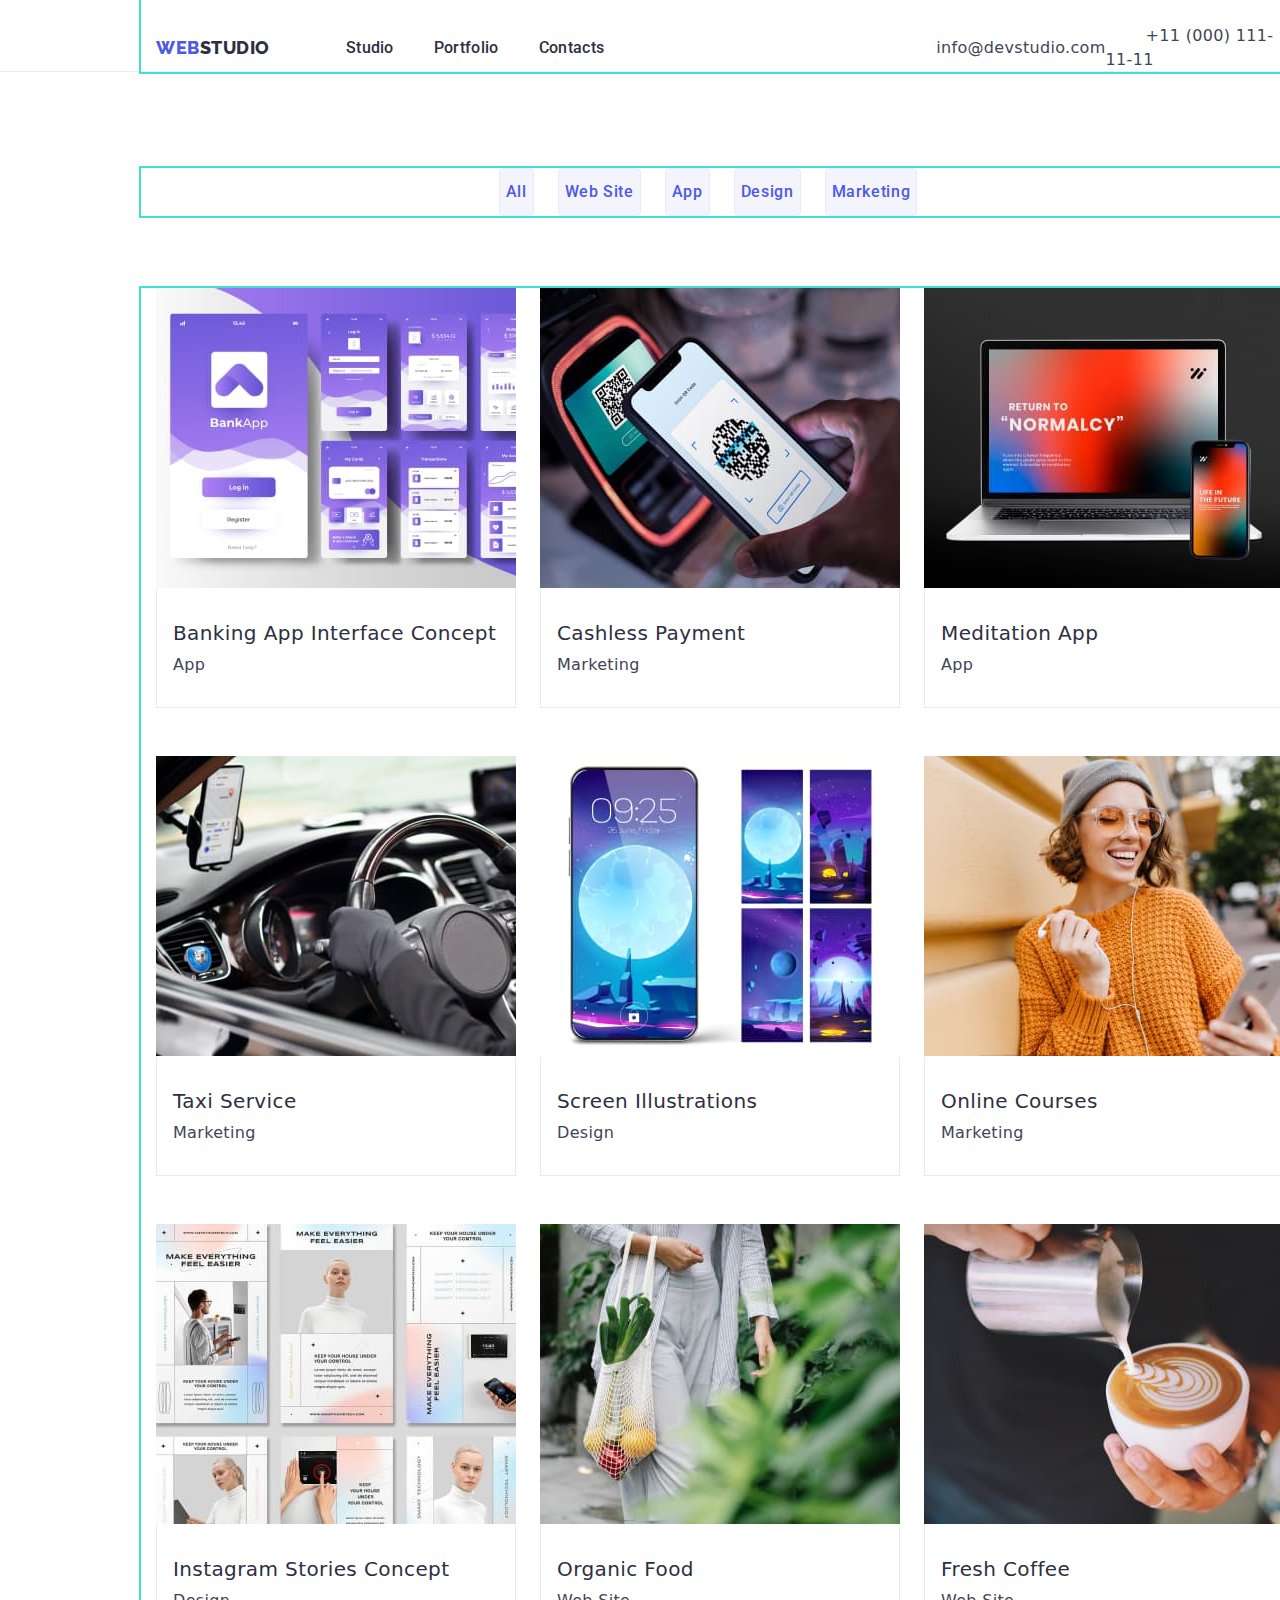
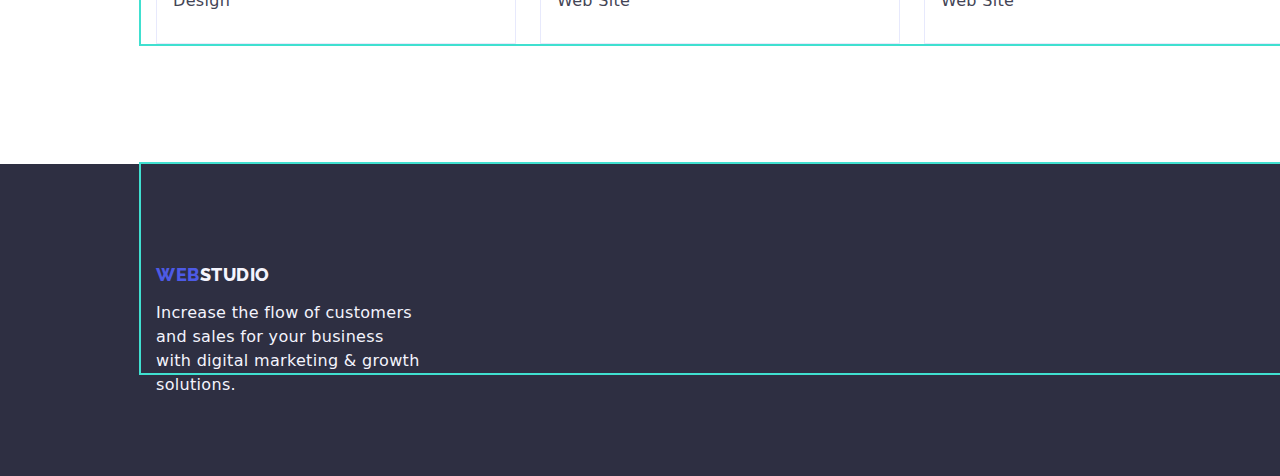
==== commit 12300dc8: "s" ====
--- a/portfolio.html
+++ b/portfolio.html
@@ -17,8 +17,9 @@
 
   <body>
     <!--Header -->
+    <!--Header -->
     <header class="header">
-      <div class="container">
+      <div class="container div-nav">
         <nav class="header-nav">
           <a class="logo link" href="./index.html"
             >Web<span class="logo-studio">Studio</span></a
@@ -56,7 +57,7 @@
       <!--   Filter-->
       <section class="filter">
         <div class="container">
-          <h1 class="visually-hidden" hidden>Page Portfolio</h1>
+          <h1 class="visually-hidden">Page Portfolio</h1>
           <ul class="filter-list list">
             <li><button class="filter-btn" type="button">All</button></li>
             <li><button class="filter-btn" type="button">Web Site</button></li>
@@ -71,41 +72,43 @@
             <li class="project-item">
               <a class="link" href="">
                 <img
-                  class="image"
+                  class="images"
                   src="./images/portfolio/row11_Banking.jpg"
                   alt="Banking App Interface Concept"
                   width="360"
                   height="300"
                 />
-
+                <div class="project-card"> 
                 <h2 class="title">Banking App Interface Concept</h2>
-                <p class="paragraph">App</p>
-              </a>
-            </li>
-            <li class="project-item">
-              <a class="link" href="">
-                <img
-                  class="image"
+                <p class="paragraph">App</p> </div> 
+                </a>
+            </li>
+            <li class="project-item">
+              <a class="link" href="">
+                <img
+                  class="images"
                   src="./images/portfolio/row12_Cashless.jpg"
                   alt="Cashless Payment"
                   width="360"
                   height="300"
                 />
+                <div class="project-card"> 
                 <h2 class="title">Cashless Payment</h2>
-                <p class="paragraph">Marketing</p>
-              </a>
-            </li>
-            <li class="project-item">
-              <a class="link" href="">
-                <img
-                  class="image"
+                <p class="paragraph">Marketing</p></div>
+              </a>
+            </li>
+            <li class="project-item">
+              <a class="link" href="">
+                <img
+                  class="images"
                   src="./images/portfolio/row13_Meditation.jpg"
                   alt="Meditation App"
                   width="360"
                   height="300"
                 />
-                <h2 class="title">Meditation App</h2>
-                <p class="paragraph">App</p>
+                <div class="project-card"> 
+<h2 class="title">Meditation App</h2>
+                <p class="paragraph">App</p></div>
               </a>
             </li>
 
@@ -114,40 +117,43 @@
             <li class="project-item">
               <a class="link" href="">
                 <img
-                  class="image"
+                  class="images"
                   src="./images/portfolio/row21_Taxi.jpg"
                   alt="Taxi Service"
                   width="360"
                   height="300"
                 />
-                <h2 class="title">Taxi Service</h2>
-                <p class="paragraph">Marketing</p>
-              </a>
-            </li>
-            <li class="project-item">
-              <a class="link" href="">
-                <img
-                  class="image"
+                <div class="project-card"> 
+<h2 class="title">Taxi Service</h2>
+                <p class="paragraph">Marketing</p></div>
+              </a>
+            </li>
+            <li class="project-item">
+              <a class="link" href="">
+                <img
+                  class="images"
                   src="./images/portfolio/row22_Screen.jpg"
                   alt="Screen Illustrations"
                   width="360"
                   height="300"
                 />
-                <h2 class="title">Screen Illustrations</h2>
-                <p class="paragraph">Design</p>
-              </a>
-            </li>
-            <li class="project-item">
-              <a class="link" href="">
-                <img
-                  class="image"
+                <div class="project-card"><h2 class="title">Screen Illustrations</h2>
+                <p class="paragraph">Design</p>   </div>
+                          
+              </a>
+            </li>
+            <li class="project-item">
+              <a class="link" href="">
+                <img
+                  class="images"
                   src="./images/portfolio/row23_Online.jpg"
                   alt="Online Courses"
                   width="360"
                   height="300"
                 />
-                <h2 class="title">Online Courses</h2>
-                <p class="paragraph">Marketing</p>
+                <div class="project-card"> 
+<h2 class="title">Online Courses</h2>
+                <p class="paragraph">Marketing</p></div>
               </a>
             </li>
 
@@ -156,41 +162,44 @@
             <li class="project-item">
               <a class="link" href="">
                 <img
-                  class="image"
+                  class="images"
                   src="./images/portfolio/row31_Instagram.jpg"
                   alt="Instagram Stories Concept"
                   width="360"
                   height="300"
                 />
-                <h2 class="title">Instagram Stories Concept</h2>
-                <p class="paragraph">Design</p>
-              </a>
-            </li>
-
-            <li class="project-item">
-              <a class="link" href="">
-                <img
-                  class="image"
+                <div class="project-card"> 
+<h2 class="title">Instagram Stories Concept</h2>
+                <p class="paragraph">Design</p></div>
+              </a>
+            </li>
+
+            <li class="project-item">
+              <a class="link" href="">
+                <img
+                  class="images"
                   src="./images/portfolio/row32_Organic.jpg"
                   alt="Organic Food"
                   width="360"
                   height="300"
                 />
-                <h2 class="title">Organic Food</h2>
-                <p class="paragraph">Web Site</p>
-              </a>
-            </li>
-            <li class="project-item">
-              <a class="link" href="">
-                <img
-                  class="image"
+                <div class="project-card"> 
+<h2 class="title">Organic Food</h2>
+                <p class="paragraph">Web Site</p></div>
+              </a>
+            </li>
+            <li class="project-item">
+              <a class="link" href="">
+                <img
+                  class="images"
                   src="./images/portfolio/row33_Fresh.jpg"
                   alt="Fresh Coffee"
                   width="360"
                   height="300"
                 />
-                <h2 class="title">Fresh Coffee</h2>
-                <p class="paragraph">Web Site</p>
+                <div class="project-card"> 
+<h2 class="title">Fresh Coffee</h2>
+                <p class="paragraph">Web Site</p></div>
               </a>
             </li>
           </ul>
@@ -209,5 +218,4 @@
         </p>
       </div>
     </footer>
-  </body>
 </html>
--- a/css/styles.css
+++ b/css/styles.css
@@ -11,49 +11,44 @@
    --color-card-team:#ffffff;
    --color-background-team: #f4f4fd;  
 }
-.link {
-  text-decoration: none;
-}
+.link {text-decoration: none;}
 .list {
   list-style: none;
   margin: 0;
 }
 body {
-  font-family: "Roboto", sans-serif;
-  color: var(--color-SLATE);
-background: var(--color-background-general);  
-}
-a {
-  cursor: pointer;
-}
+      font-family: "Roboto", sans-serif;
+      color: var(--color-SLATE);
+      background: var(--color-background-general);  
+}
+a {cursor: pointer;}
 p {
   font-style: normal;
   font-weight: 400;
 }
-p,h1,h2,h3,h4,h5,h6{
-  margin: 0; }
-  ul{
-    margin: 0;
-    padding-left: 0;
+p,h1,h2,h3,h4,h5,h6{margin: 0; }
+ul{
+  margin: 0;
+  padding-left: 0;
   }
 /* ===============COMPONENTS=================== */
 .container{
-  width: 1158px;
+    width: 1158px;
     padding-left: 15px;
     padding-right: 15px;
     margin: 0 auto;
     outline: 2px solid turquoise;}
 
 .page-title {
-  margin-bottom: 72px;
-  font-weight: 700;
+margin-bottom: 72px;
+font-weight: 700;
 font-size: 36px;
 line-height: 1.11;
 text-align: center;
 letter-spacing: 0.02em;
 text-transform: capitalize;
 color:var(--color-NAVYBLU);
-outline: 2px solid black;}
+}
 
 .title { 
   font-weight: 500;
@@ -65,9 +60,7 @@
 }
 
 .team-item >.title,
- .team-item >.paragraph {
-  text-align: center;
-}
+ .team-item >.paragraph {text-align: center;}
 
 .paragraph {
   font-size: 16px;
@@ -76,13 +69,10 @@
   color: var(--color-SLATE) ;
  } 
     
-  .image {
-   
-}
-.project-item .image {
-  padding-bottom: 32px;
-  
-}
+.images { display: block;}
+
+.project-item .image {padding-bottom: 32px;}
+
 .visually-hidden {
   position: absolute;
   width: 1px;
@@ -104,16 +94,16 @@
 .header {
   background: var(--color-background-general);
   border-bottom: 1px solid #e7e9fc;
-      outline: 2px solid tomato ;
-      margin-left: auto;
-        margin-right: auto; 
-        width: 1440px; 
-
-      
+  margin-left: auto;
+  margin-right: auto; 
+  width: 1440px; 
+  height: 72px;     
 }
 
 .header-nav {
 padding-top: 24px;
+display: flex;
+align-items: center;
 }
 .logo {
   display: inline-block;
@@ -125,36 +115,33 @@
   letter-spacing: 0.03em;
   text-transform: uppercase;
   color: var(--color-IRIS);
-  outline: 2px solid blue;
+  padding-right: 76px;
 }
 
 .logo-studio {
- 
   letter-spacing: 0.03em;
   text-transform: uppercase;
   color: var(--color-NAVYBLU);
 }
+
 .nav-list  {
-  padding: 0;
   font-family: "Roboto", sans-serif;
   font-weight: 500;
   font-size: 16px;
   line-height: 1.5;
   letter-spacing: 0.02em;
   color: var(--color-NAVYBLU);
-}
-
-.nav-item {
-   
-}
-.nav-link {
-   color:var(--color-NAVYBLU);
-  
-}
-.nav-link:hover,
-.nav-link:focus {
-  color: var(--color-OCEAN);
-}
+  display: flex;
+  align-items: center;
+}
+.div-nav{display:flex;}
+
+.nav-item {padding-right: 40px;}
+
+.nav-link {color:var(--color-NAVYBLU);}
+
+.nav-link:hover, 
+.nav-link:focus {color: var(--color-OCEAN);}
 
 .header-contacts {
   font-style: normal;
@@ -163,14 +150,21 @@
   line-height: 1.5;
   letter-spacing: 0.02em;
   color: var(--color-SLATE);
-}
-.contacts-list {padding: 0;
-}
-.contacts-item {}
-
-.contacts-link
-{ 
-  color: var(--color-SLATE);
+  padding-top: 24px;
+}
+
+
+.contacts-list {
+padding-left: 252px;
+ align-items: center;
+ display: flex; */
+}
+
+.contacts-item {} 
+
+.contacts-link{ 
+color: var(--color-SLATE);
+padding-left:  40px;
 }
  
 .contacts-link:hover,
@@ -200,8 +194,8 @@
   color: var(--color-WHITE);
   width: 496px;
   height: 120px; 
-   outline: 2px solid #ffffff;
-}
+}
+
 .hero-btn {
   display: inline-block;
   font-family: "Roboto", sans-serif;
@@ -215,71 +209,65 @@
   cursor: pointer;
   width: 169px;
   height: 56px;
-  border: 1px solid transparent ;
-  
+  border: 1px solid transparent ; 
 }
 
 .hero-btn:hover,
-.hero-btn:focus {
-  background:var(--color-OCEAN) ;
- } 
+.hero-btn:focus {background:var(--color-OCEAN) ;} 
 /*=========Main page - Hero image*=================*/
 
 /* ===========Main page - Section 1 - Feature==========*/
 
 .feature {
 margin-left: auto;
+margin-right: auto;
+width: 1440px;
+padding-top: 120px;
+padding-bottom: 120px;
+margin-left: auto;
+margin-right: auto;
+}
+
+
+
+.feature-list {
+  display: inline-flex;
+  justify-content: space-between;
+}
+
+.feature-item {} 
+
+/* ===========Main page - Section 1 - Feature==========*/
+
+
+/* ===========/Main page - Section 2 - What are we doing==========*/
+
+
+.works {
+  margin-bottom: 120px;
+  margin-left: auto;
   margin-right: auto;
   width: 1440px;
-  outline: 2px solid blue;
-padding-top: 120px;
-padding-bottom: 120px;
+}
+.works-list {
+  display: flex;
+  justify-content:space-between; 
+}
+
+.works-item {}
+
+  /* ===========/Main page - Section 2 - What are we doing==========*/
+
+/* ===========Main page - Section 3 - Our Team==========*/
+
+.team { background: var(--color-background-team);
   margin-left: auto;
   margin-right: auto;
-}
-.feature-title {
-
-  
-  
-}
-.feature-list {
-   Outline: 2px solid blue;
-  
-}
-.feature-item {
-}
-
-/* ===========Main page - Section 1 - Feature==========*/
-
-
-/* ===========/Main page - Section 2 - What are we doing==========*/
-
-
-.works {
-  margin-bottom: 120px;
-  Outline: 2px solid black;
-  margin-left: auto;
-    margin-right: auto;
-    width: 1440px;
-}
-.works-list {
-
-  
-}
-.works-item {
-}
-
-  /* ===========/Main page - Section 2 - What are we doing==========*/
-
-/* ===========Main page - Section 3 - Our Team==========*/
-
-.team { background: var(--color-background-team);
-  Outline: 2px solid black;
-  margin-left: auto;
-    margin-right: auto;
-    width: 1440px;
+  width: 1440px;
 }
 .team-list { 
+  display: flex;
+  justify-content: space-between;
 }
 .team-item {
 width: 264px;
@@ -288,12 +276,11 @@
 box-shadow: 0px 1px 6px rgba(46, 47, 66, 0.08), 0px 1px 1px rgba(46, 47, 66, 0.16), 0px 2px 1px rgba(46, 47, 66, 0.08);
 border-radius: 0px 0px 4px 4px;
 }
-.team-image {
+.team-images { display: block;
   margin-bottom: 32px;
 }
 
-.team-profession {
-}
+
 /* ===========/Main page - Section 3 - Our Team==========*/
 
 
@@ -306,12 +293,12 @@
   margin-left: auto;
   margin-right: auto;
   width: 1440px; 
-    height: 312px;
-      outline: 2px solid tomato ;
+  height: 312px;
+    
   
 }
 .logo-footer {
-display: inline-block;
+ display: inline-block;
   font-family: "Raleway", sans-serif;
   font-weight: 800;
   font-size: 18px;
@@ -320,10 +307,10 @@
   letter-spacing: 0.03em;
   text-transform: uppercase;
   color: var(--color-Cloud); 
- margin-bottom: 16px;
+  margin-bottom: 16px;
 }
 .footer-paragraph {
-   font-size: 16px;
+  font-size: 16px;
   line-height: 1.5;
   letter-spacing: 0.02em;
   color: var(--color-Cloud);
@@ -345,17 +332,21 @@
 /* ===============Section 1  Filter========== */
 
 .filter{
-margin-left: auto;
+  margin-left: auto;
   margin-right: auto;
   width: 1440px;
-  outline: 2px solid tomato;
-padding-bottom: 120px;
-padding-top: 96px;
+  padding-bottom: 120px;
+  padding-top: 96px;
 }
 .filter-list{
   margin-bottom: 72px;
-}
-.filter-btn{  font-family: "Roboto", sans-serif;
+  display: flex;
+  justify-content: center;
+  
+}
+.filter-btn{ 
+  display: block;
+  font-family: "Roboto", sans-serif;
   font-size: 16px;
   line-height: 1.5;
   font-weight: 500;
@@ -367,7 +358,10 @@
   color: var(--color-IRIS);
   text-align: center;
   height: 48px;
-}
+  margin-right: 24px;
+}
+
+
 
 .filter-btn:hover,
 .filter-btn:focus {
@@ -379,15 +373,30 @@
 
 /* ========ROW 1-3================= */
 .project{
-
+  display: flex;
+  flex-wrap: wrap;
+  row-gap: 48px;
+  justify-content: space-between;
 }
 
 .project-item{
-border: 1px solid #E7E9FC;
-background: #FFFFFF;
-width: 360px;
-  height: 420px; 
-}
+  width: 360px;
+  height: 420px; }
+
+.project-card{ 
+  border: 1px solid #E7E9FC;
+  border-top: 1px solid transparent;
+  height: 120px;   
+}
+
+.project-card .title{
+ padding-top : 32px;
+}
+
+.project-item .title , 
+.project-item .paragraph {padding-left: 16px;}
+
+  
 
 
 /* ========ROW 1-3================= */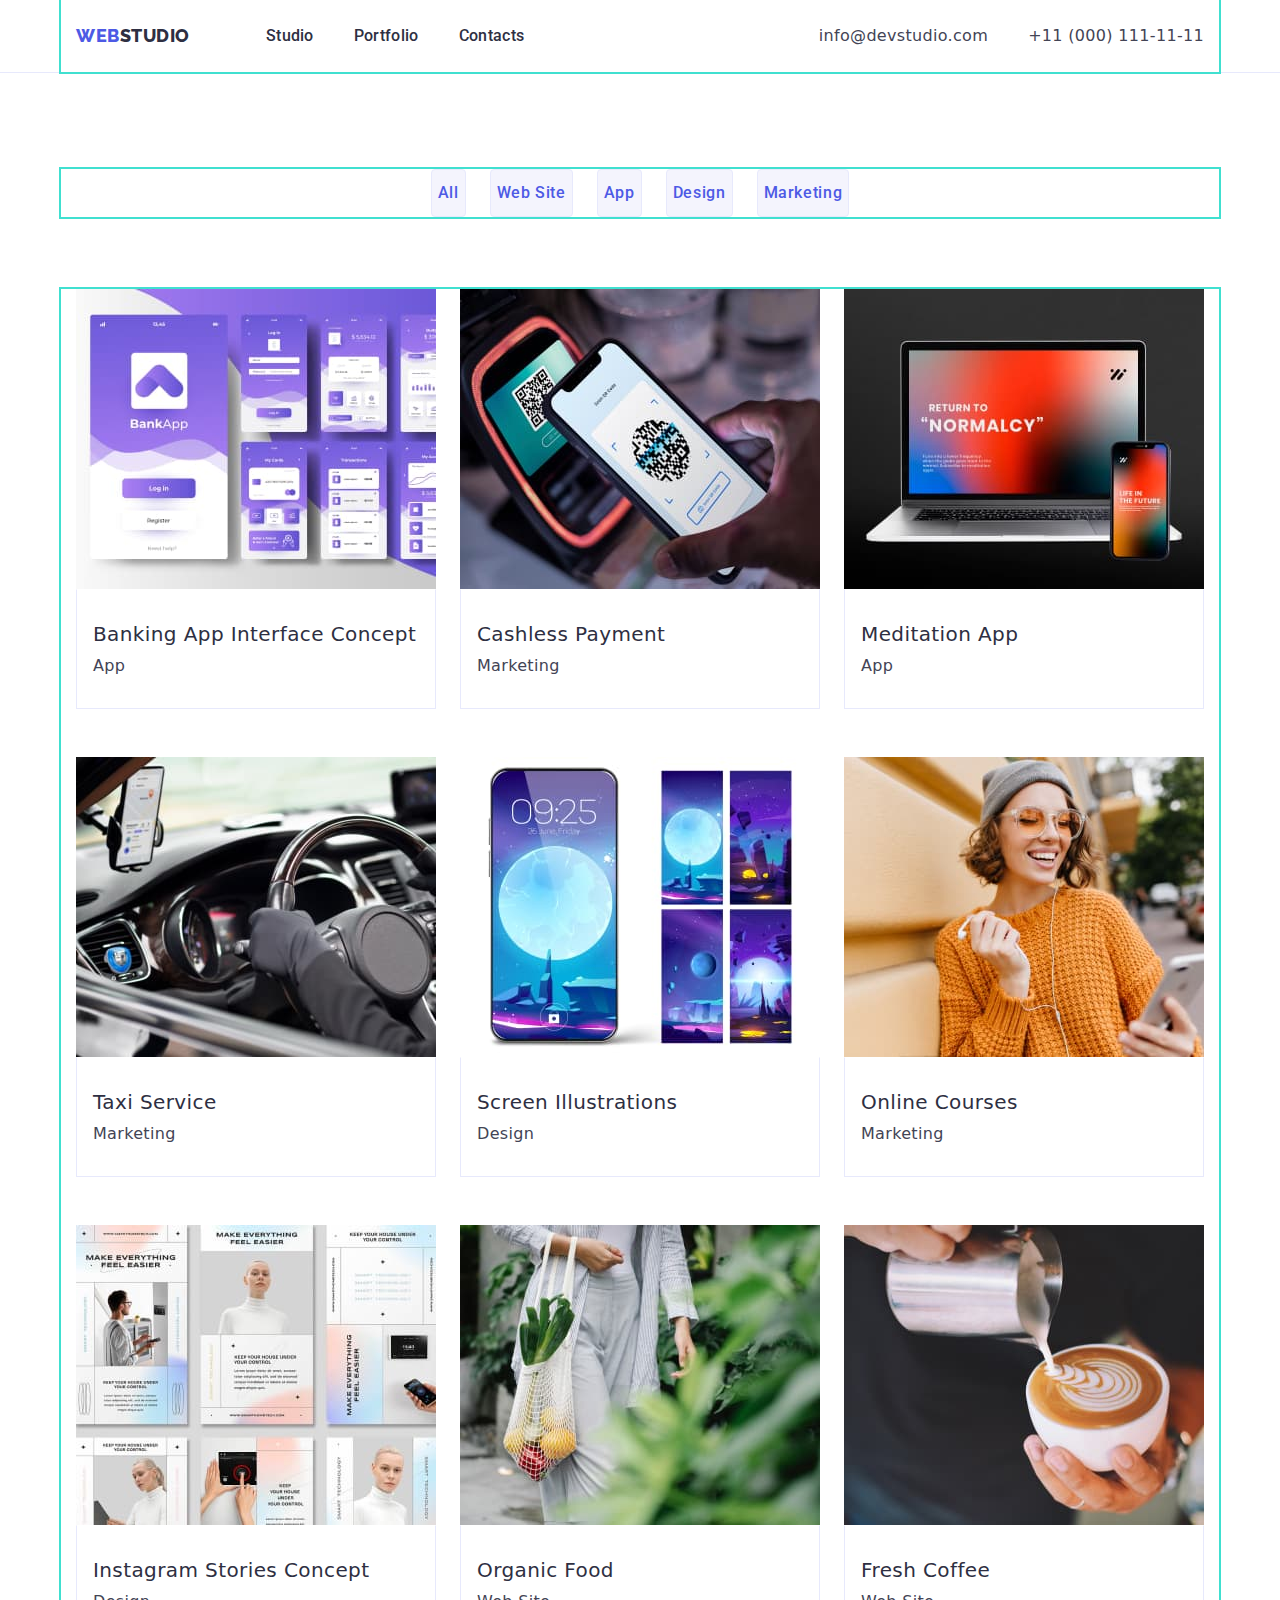
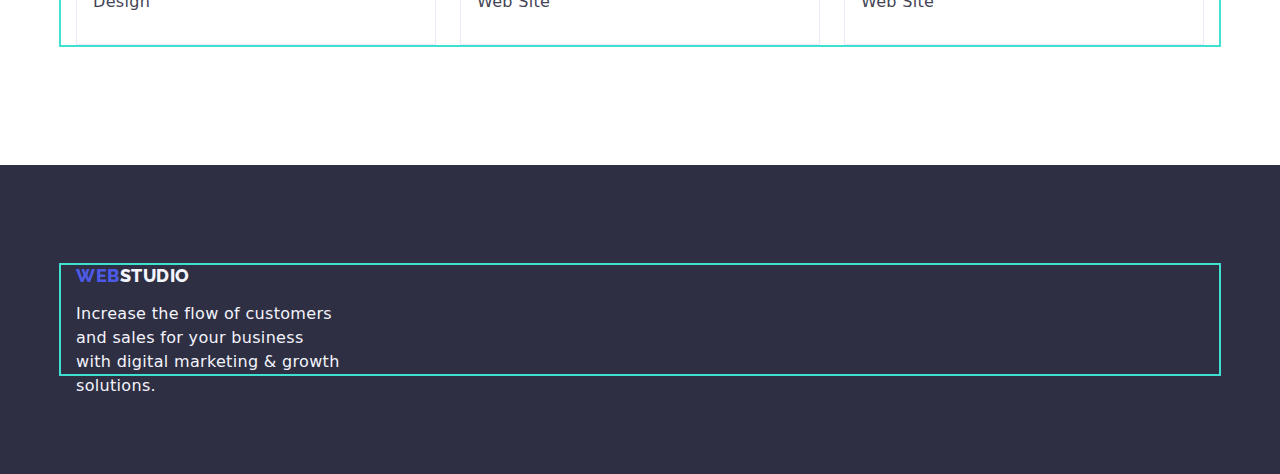
==== commit b9e11b27: "Summa" ====
--- a/portfolio.html
+++ b/portfolio.html
@@ -17,7 +17,6 @@
 
   <body>
     <!--Header -->
-    <!--Header -->
     <header class="header">
       <div class="container div-nav">
         <nav class="header-nav">
@@ -75,12 +74,10 @@
                   class="images"
                   src="./images/portfolio/row11_Banking.jpg"
                   alt="Banking App Interface Concept"
-                  width="360"
-                  height="300"
                 />
                 <div class="project-card"> 
                 <h2 class="title">Banking App Interface Concept</h2>
-                <p class="paragraph">App</p> </div> 
+                <p class="text">App</p> </div> 
                 </a>
             </li>
             <li class="project-item">
@@ -89,12 +86,10 @@
                   class="images"
                   src="./images/portfolio/row12_Cashless.jpg"
                   alt="Cashless Payment"
-                  width="360"
-                  height="300"
                 />
                 <div class="project-card"> 
                 <h2 class="title">Cashless Payment</h2>
-                <p class="paragraph">Marketing</p></div>
+                <p class="text">Marketing</p></div>
               </a>
             </li>
             <li class="project-item">
@@ -103,12 +98,10 @@
                   class="images"
                   src="./images/portfolio/row13_Meditation.jpg"
                   alt="Meditation App"
-                  width="360"
-                  height="300"
                 />
                 <div class="project-card"> 
 <h2 class="title">Meditation App</h2>
-                <p class="paragraph">App</p></div>
+                <p class="text">App</p></div>
               </a>
             </li>
 
@@ -120,12 +113,10 @@
                   class="images"
                   src="./images/portfolio/row21_Taxi.jpg"
                   alt="Taxi Service"
-                  width="360"
-                  height="300"
                 />
                 <div class="project-card"> 
 <h2 class="title">Taxi Service</h2>
-                <p class="paragraph">Marketing</p></div>
+                <p class="text">Marketing</p></div>
               </a>
             </li>
             <li class="project-item">
@@ -134,11 +125,9 @@
                   class="images"
                   src="./images/portfolio/row22_Screen.jpg"
                   alt="Screen Illustrations"
-                  width="360"
-                  height="300"
                 />
                 <div class="project-card"><h2 class="title">Screen Illustrations</h2>
-                <p class="paragraph">Design</p>   </div>
+                <p class="text">Design</p>   </div>
                           
               </a>
             </li>
@@ -148,12 +137,10 @@
                   class="images"
                   src="./images/portfolio/row23_Online.jpg"
                   alt="Online Courses"
-                  width="360"
-                  height="300"
                 />
                 <div class="project-card"> 
 <h2 class="title">Online Courses</h2>
-                <p class="paragraph">Marketing</p></div>
+                <p class="text">Marketing</p></div>
               </a>
             </li>
 
@@ -165,12 +152,10 @@
                   class="images"
                   src="./images/portfolio/row31_Instagram.jpg"
                   alt="Instagram Stories Concept"
-                  width="360"
-                  height="300"
                 />
                 <div class="project-card"> 
 <h2 class="title">Instagram Stories Concept</h2>
-                <p class="paragraph">Design</p></div>
+                <p class="text">Design</p></div>
               </a>
             </li>
 
@@ -180,12 +165,10 @@
                   class="images"
                   src="./images/portfolio/row32_Organic.jpg"
                   alt="Organic Food"
-                  width="360"
-                  height="300"
                 />
                 <div class="project-card"> 
 <h2 class="title">Organic Food</h2>
-                <p class="paragraph">Web Site</p></div>
+                <p class="text">Web Site</p></div>
               </a>
             </li>
             <li class="project-item">
@@ -194,12 +177,10 @@
                   class="images"
                   src="./images/portfolio/row33_Fresh.jpg"
                   alt="Fresh Coffee"
-                  width="360"
-                  height="300"
                 />
                 <div class="project-card"> 
 <h2 class="title">Fresh Coffee</h2>
-                <p class="paragraph">Web Site</p></div>
+                <p class="text">Web Site</p></div>
               </a>
             </li>
           </ul>
@@ -209,10 +190,13 @@
     <!-- Footer -->
     <footer class="footer">
       <div class="container footer-container">
-        <a class="logo link" href="./index.html"
-          >Web<span class="logo-footer">Studio</span></a
-        >
-        <p class="footer-paragraph">
+        <div class="div-logo-footer">
+          <a class="logo link" href="./index.html"
+            >Web<span class="logo-footer">Studio</span></a
+          >
+        </div>
+
+        <p class="footer-text">
           Increase the flow of customers and sales for your business with
           digital marketing & growth solutions.
         </p>
--- a/css/styles.css
+++ b/css/styles.css
@@ -33,7 +33,7 @@
   }
 /* ===============COMPONENTS=================== */
 .container{
-    width: 1158px;
+    max-width: 1158px;
     padding-left: 15px;
     padding-right: 15px;
     margin: 0 auto;
@@ -60,18 +60,21 @@
 }
 
 .team-item >.title,
- .team-item >.paragraph {text-align: center;}
-
-.paragraph {
+ .team-item >.text {text-align: center;}
+
+.text {
   font-size: 16px;
   line-height: 1.5;
   letter-spacing: 0.02em;
   color: var(--color-SLATE) ;
  } 
     
-.images { display: block;}
-
-.project-item .image {padding-bottom: 32px;}
+.images { display: block;
+max-width: 100%;
+height: auto;
+}
+
+.project-item .image {}
 
 .visually-hidden {
   position: absolute;
@@ -96,17 +99,19 @@
   border-bottom: 1px solid #e7e9fc;
   margin-left: auto;
   margin-right: auto; 
-  width: 1440px; 
-  height: 72px;     
+  /* width: 1440px;  */
+  /* height: 72px;      */
 }
 
 .header-nav {
-padding-top: 24px;
+
 display: flex;
 align-items: center;
+gap: 76px;
+margin-right: auto;
+
 }
 .logo {
-  display: inline-block;
   font-family: "Raleway", sans-serif;
   font-style: normal;
   font-weight: 800;
@@ -115,7 +120,8 @@
   letter-spacing: 0.03em;
   text-transform: uppercase;
   color: var(--color-IRIS);
-  padding-right: 76px;
+ 
+  
 }
 
 .logo-studio {
@@ -132,11 +138,16 @@
   letter-spacing: 0.02em;
   color: var(--color-NAVYBLU);
   display: flex;
-  align-items: center;
-}
-.div-nav{display:flex;}
-
-.nav-item {padding-right: 40px;}
+  gap: 40px;
+  
+}
+.div-nav{display:flex;
+align-items: center;
+padding-top: 24px;
+padding-bottom: 24px;
+} 
+
+.nav-item {}
 
 .nav-link {color:var(--color-NAVYBLU);}
 
@@ -150,21 +161,23 @@
   line-height: 1.5;
   letter-spacing: 0.02em;
   color: var(--color-SLATE);
-  padding-top: 24px;
-}
-
+  /* margin-left: auto; */
+
+}
 
 .contacts-list {
-padding-left: 252px;
- align-items: center;
- display: flex; */
-}
-
-.contacts-item {} 
+ display: flex;
+ gap: 40px; 
+ 
+}
+
+.contacts-item {
+ 
+} 
 
 .contacts-link{ 
 color: var(--color-SLATE);
-padding-left:  40px;
+
 }
  
 .contacts-link:hover,
@@ -177,15 +190,15 @@
 /*=========Main page - Hero image*=================*/
 .hero {
   background: var(--color-background-hero);
-  width: 1440px;
-  height: 600px;
   text-align: center;
   margin-left: auto;
   margin-right: auto;
+  padding-top: 188px;
+  padding-bottom: 188px;
+ 
+
 }
 .hero-title {
-  margin : 182px 472px 48px;
-  display: inline-block; 
   text-align: center;
   font-weight: 700;
   font-size: 56px;
@@ -193,11 +206,13 @@
   letter-spacing: 0.02em;
   color: var(--color-WHITE);
   width: 496px;
-  height: 120px; 
+  margin-left: auto;
+  margin-right: auto;
+   margin-bottom : 48px;
 }
 
 .hero-btn {
-  display: inline-block;
+  
   font-family: "Roboto", sans-serif;
   font-weight: 500;
   font-size: 16px;
@@ -210,6 +225,10 @@
   width: 169px;
   height: 56px;
   border: 1px solid transparent ; 
+ 
+
+ 
+
 }
 
 .hero-btn:hover,
@@ -219,13 +238,9 @@
 /* ===========Main page - Section 1 - Feature==========*/
 
 .feature {
-margin-left: auto;
-margin-right: auto;
-width: 1440px;
 padding-top: 120px;
 padding-bottom: 120px;
-margin-left: auto;
-margin-right: auto;
+
 }
 
 
@@ -244,14 +259,16 @@
 
 
 .works {
-  margin-bottom: 120px;
   margin-left: auto;
   margin-right: auto;
-  width: 1440px;
+  padding-bottom: 120px;
+ 
 }
 .works-list {
   display: flex;
   justify-content:space-between; 
+  padding-bottom: 120%px;
+ 
 }
 
 .works-item {}
@@ -263,7 +280,7 @@
 .team { background: var(--color-background-team);
   margin-left: auto;
   margin-right: auto;
-  width: 1440px;
+
 }
 .team-list { 
   display: flex;
@@ -288,17 +305,13 @@
 
 .footer {
 background: var(--color-background-hero);
-width: 1440px;
-  height: 312px;
-  margin-left: auto;
-  margin-right: auto;
-  width: 1440px; 
-  height: 312px;
-    
-  
-}
+  padding-top: 100px;
+  padding-bottom: 100px;
+}
+
+  
+
 .logo-footer {
- display: inline-block;
   font-family: "Raleway", sans-serif;
   font-weight: 800;
   font-size: 18px;
@@ -307,9 +320,9 @@
   letter-spacing: 0.03em;
   text-transform: uppercase;
   color: var(--color-Cloud); 
-  margin-bottom: 16px;
-}
-.footer-paragraph {
+  
+}
+.footer-text {
   font-size: 16px;
   line-height: 1.5;
   letter-spacing: 0.02em;
@@ -317,11 +330,10 @@
   width: 264px;
   height: 72px;
 }
-.footer-container {
-  padding-top: 100px;
-}
-
-
+
+.div-logo-footer{
+  margin-bottom: 16px;
+}
 /* ====================Footer=============*/
 /* =======================MAIN PAGE=========*/
 /* ===================================== */
@@ -334,7 +346,6 @@
 .filter{
   margin-left: auto;
   margin-right: auto;
-  width: 1440px;
   padding-bottom: 120px;
   padding-top: 96px;
 }
@@ -342,7 +353,8 @@
   margin-bottom: 72px;
   display: flex;
   justify-content: center;
-  
+  gap: 24px ;
+
 }
 .filter-btn{ 
   display: block;
@@ -358,7 +370,7 @@
   color: var(--color-IRIS);
   text-align: center;
   height: 48px;
-  margin-right: 24px;
+  
 }
 
 
@@ -390,11 +402,11 @@
 }
 
 .project-card .title{
- padding-top : 32px;
+ margin-top: 32px;
 }
 
 .project-item .title , 
-.project-item .paragraph {padding-left: 16px;}
+.project-item .text {padding-left: 16px;}
 
   
 
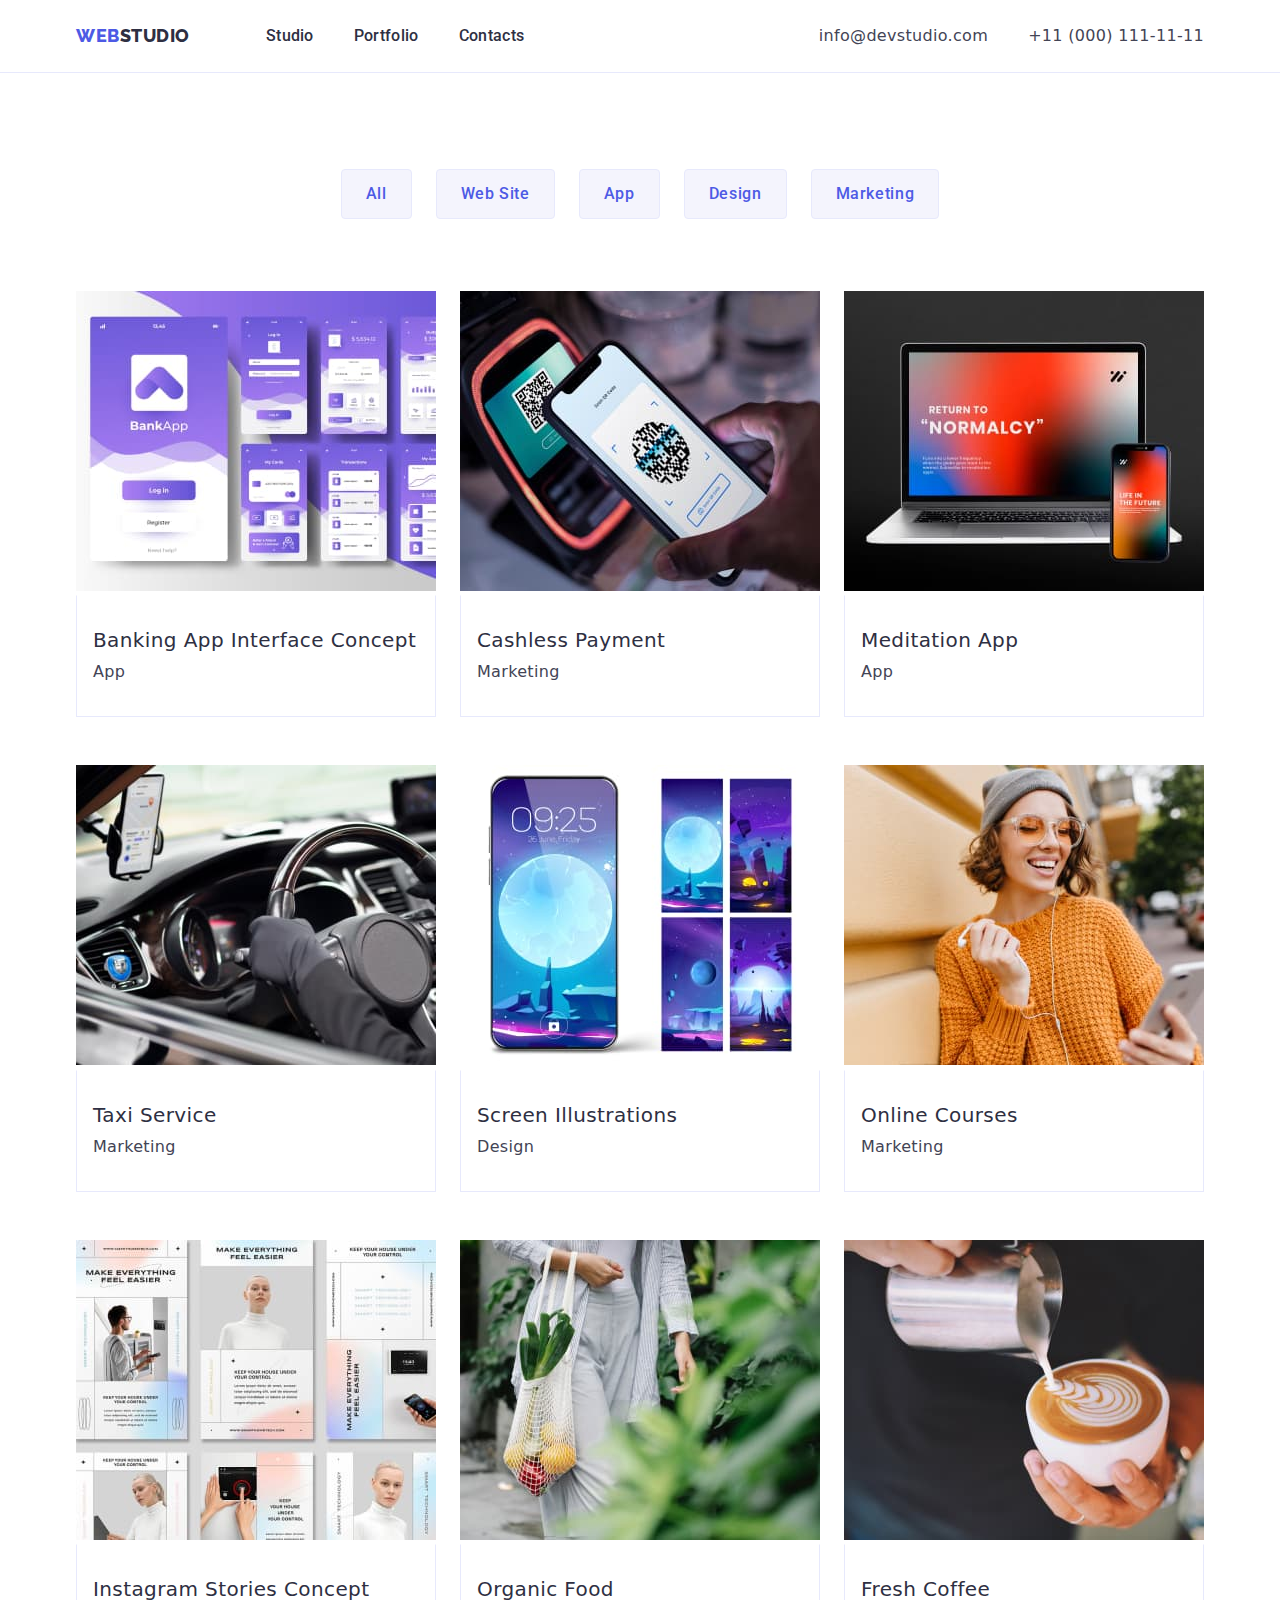
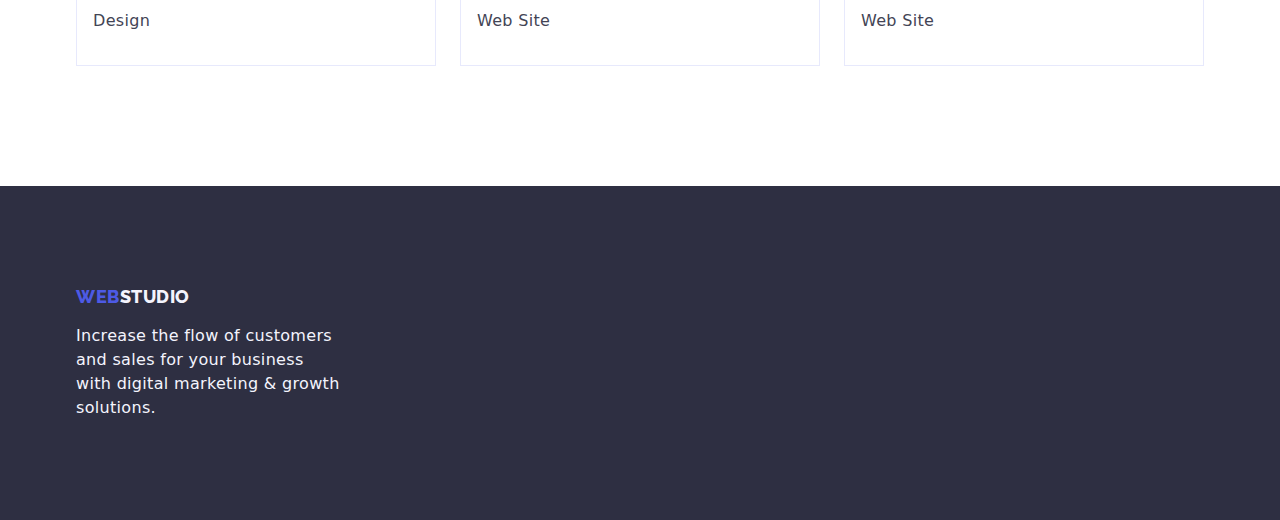
==== commit ebf46307: "summary" ====
--- a/portfolio.html
+++ b/portfolio.html
@@ -64,9 +64,9 @@
             <li><button class="filter-btn" type="button">Design</button></li>
             <li><button class="filter-btn" type="button">Marketing</button></li>
           </ul>
-        </div>
+        
         <!--   Row1-->
-        <div class="container">
+        
           <ul class="project list">
             <li class="project-item">
               <a class="link" href="">
@@ -100,7 +100,7 @@
                   alt="Meditation App"
                 />
                 <div class="project-card"> 
-<h2 class="title">Meditation App</h2>
+                <h2 class="title">Meditation App</h2>
                 <p class="text">App</p></div>
               </a>
             </li>
@@ -115,7 +115,7 @@
                   alt="Taxi Service"
                 />
                 <div class="project-card"> 
-<h2 class="title">Taxi Service</h2>
+                <h2 class="title">Taxi Service</h2>
                 <p class="text">Marketing</p></div>
               </a>
             </li>
@@ -139,7 +139,7 @@
                   alt="Online Courses"
                 />
                 <div class="project-card"> 
-<h2 class="title">Online Courses</h2>
+                <h2 class="title">Online Courses</h2>
                 <p class="text">Marketing</p></div>
               </a>
             </li>
@@ -154,8 +154,8 @@
                   alt="Instagram Stories Concept"
                 />
                 <div class="project-card"> 
-<h2 class="title">Instagram Stories Concept</h2>
-                <p class="text">Design</p></div>
+                 <h2 class="title">Instagram Stories Concept</h2>
+                 <p class="text">Design</p></div>
               </a>
             </li>
 
@@ -167,7 +167,7 @@
                   alt="Organic Food"
                 />
                 <div class="project-card"> 
-<h2 class="title">Organic Food</h2>
+                <h2 class="title">Organic Food</h2>
                 <p class="text">Web Site</p></div>
               </a>
             </li>
@@ -179,7 +179,7 @@
                   alt="Fresh Coffee"
                 />
                 <div class="project-card"> 
-<h2 class="title">Fresh Coffee</h2>
+                 <h2 class="title">Fresh Coffee</h2>
                 <p class="text">Web Site</p></div>
               </a>
             </li>
--- a/css/styles.css
+++ b/css/styles.css
@@ -8,8 +8,8 @@
   --color-background-hero: #2e2f42;
   --color-background-button: #4d5ae5;
   --color-background-general: #ffffff;
-   --color-card-team:#ffffff;
-   --color-background-team: #f4f4fd;  
+  --color-card-team:#ffffff;
+  --color-background-team: #f4f4fd;  
 }
 .link {text-decoration: none;}
 .list {
@@ -17,9 +17,9 @@
   margin: 0;
 }
 body {
-      font-family: "Roboto", sans-serif;
-      color: var(--color-SLATE);
-      background: var(--color-background-general);  
+  font-family: "Roboto", sans-serif;
+  color: var(--color-SLATE);
+  background: var(--color-background-general);  
 }
 a {cursor: pointer;}
 p {
@@ -33,11 +33,11 @@
   }
 /* ===============COMPONENTS=================== */
 .container{
-    max-width: 1158px;
-    padding-left: 15px;
-    padding-right: 15px;
-    margin: 0 auto;
-    outline: 2px solid turquoise;}
+  max-width: 1158px;
+  padding-left: 15px;
+  padding-right: 15px;
+  margin: 0 auto;
+  }
 
 .page-title {
 margin-bottom: 72px;
@@ -69,7 +69,7 @@
   color: var(--color-SLATE) ;
  } 
     
-.images { display: block;
+.img { display: block;
 max-width: 100%;
 height: auto;
 }
@@ -97,14 +97,12 @@
 .header {
   background: var(--color-background-general);
   border-bottom: 1px solid #e7e9fc;
-  margin-left: auto;
-  margin-right: auto; 
-  /* width: 1440px;  */
-  /* height: 72px;      */
+  margin: 0 auto;
+  padding-top: 24px;
+  padding-bottom: 24px;
 }
 
 .header-nav {
-
 display: flex;
 align-items: center;
 gap: 76px;
@@ -120,8 +118,6 @@
   letter-spacing: 0.03em;
   text-transform: uppercase;
   color: var(--color-IRIS);
- 
-  
 }
 
 .logo-studio {
@@ -139,15 +135,12 @@
   color: var(--color-NAVYBLU);
   display: flex;
   gap: 40px;
-  
-}
-.div-nav{display:flex;
+}
+.div-nav{
+display:flex;
 align-items: center;
-padding-top: 24px;
-padding-bottom: 24px;
 } 
 
-.nav-item {}
 
 .nav-link {color:var(--color-NAVYBLU);}
 
@@ -161,58 +154,43 @@
   line-height: 1.5;
   letter-spacing: 0.02em;
   color: var(--color-SLATE);
-  /* margin-left: auto; */
-
 }
 
 .contacts-list {
  display: flex;
  gap: 40px; 
- 
-}
-
-.contacts-item {
- 
-} 
+}
 
 .contacts-link{ 
 color: var(--color-SLATE);
-
 }
  
 .contacts-link:hover,
 .contacts-link:focus {
   color: #404bbf;
 }
-
-/* =======================Main page Header=======*/
-
-/*=========Main page - Hero image*=================*/
+/* =================Main page Header=================*/
+
+/*==================Main page - Hero image=================*/
 .hero {
   background: var(--color-background-hero);
   text-align: center;
-  margin-left: auto;
-  margin-right: auto;
+  margin: 0 auto;
   padding-top: 188px;
   padding-bottom: 188px;
- 
-
 }
 .hero-title {
-  text-align: center;
   font-weight: 700;
   font-size: 56px;
   line-height: 1.07;
   letter-spacing: 0.02em;
   color: var(--color-WHITE);
   width: 496px;
-  margin-left: auto;
-  margin-right: auto;
+  margin: 0 auto;
    margin-bottom : 48px;
 }
 
 .hero-btn {
-  
   font-family: "Roboto", sans-serif;
   font-weight: 500;
   font-size: 16px;
@@ -222,13 +200,8 @@
   background: var(--color-background-button);
   border-radius: 4px;
   cursor: pointer;
-  width: 169px;
-  height: 56px;
   border: 1px solid transparent ; 
- 
-
- 
-
+ padding: 16px 32px;
 }
 
 .hero-btn:hover,
@@ -243,14 +216,20 @@
 
 }
 
-
-
 .feature-list {
-  display: inline-flex;
-  justify-content: space-between;
-}
-
-.feature-item {} 
+  display:flex;
+}
+
+.feature-item {
+  margin-right: 24px;
+} 
+.feature-item:last-child{
+  margin-right: 0;
+}
+
+.feature-item .text{
+  width: 264px;
+}
 
 /* ===========Main page - Section 1 - Feature==========*/
 
@@ -259,8 +238,7 @@
 
 
 .works {
-  margin-left: auto;
-  margin-right: auto;
+  margin: 0 auto;
   padding-bottom: 120px;
  
 }
@@ -278,8 +256,9 @@
 /* ===========Main page - Section 3 - Our Team==========*/
 
 .team { background: var(--color-background-team);
-  margin-left: auto;
-  margin-right: auto;
+  margin: 0 auto;
+  padding-top: 120px;
+  padding-bottom: 120px;
 
 }
 .team-list { 
@@ -287,16 +266,19 @@
   justify-content: space-between;
 }
 .team-item {
-width: 264px;
-height: 380px;
 background:var(--color-card-team);
 box-shadow: 0px 1px 6px rgba(46, 47, 66, 0.08), 0px 1px 1px rgba(46, 47, 66, 0.16), 0px 2px 1px rgba(46, 47, 66, 0.08);
 border-radius: 0px 0px 4px 4px;
 }
 .team-images { display: block;
-  margin-bottom: 32px;
-}
-
+ 
+}
+
+.team-card{
+padding-top: 32px;
+padding-bottom: 32px;
+text-align: center;
+}
 
 /* ===========/Main page - Section 3 - Our Team==========*/
 
@@ -328,7 +310,7 @@
   letter-spacing: 0.02em;
   color: var(--color-Cloud);
   width: 264px;
-  height: 72px;
+ 
 }
 
 .div-logo-footer{
@@ -344,8 +326,7 @@
 /* ===============Section 1  Filter========== */
 
 .filter{
-  margin-left: auto;
-  margin-right: auto;
+margin: 0 auto;
   padding-bottom: 120px;
   padding-top: 96px;
 }
@@ -369,7 +350,9 @@
   cursor: pointer;
   color: var(--color-IRIS);
   text-align: center;
-  height: 48px;
+
+  padding:12px 24px;
+
   
 }
 
@@ -392,17 +375,21 @@
 }
 
 .project-item{
-  width: 360px;
-  height: 420px; }
+  /* width: 360px; */
+ /*  height: 420px; */
+ }
 
 .project-card{ 
   border: 1px solid #E7E9FC;
   border-top: 1px solid transparent;
-  height: 120px;   
+  
+  padding-top: 32px;
+  padding-bottom: 32px;
+
 }
 
 .project-card .title{
- margin-top: 32px;
+
 }
 
 .project-item .title , 
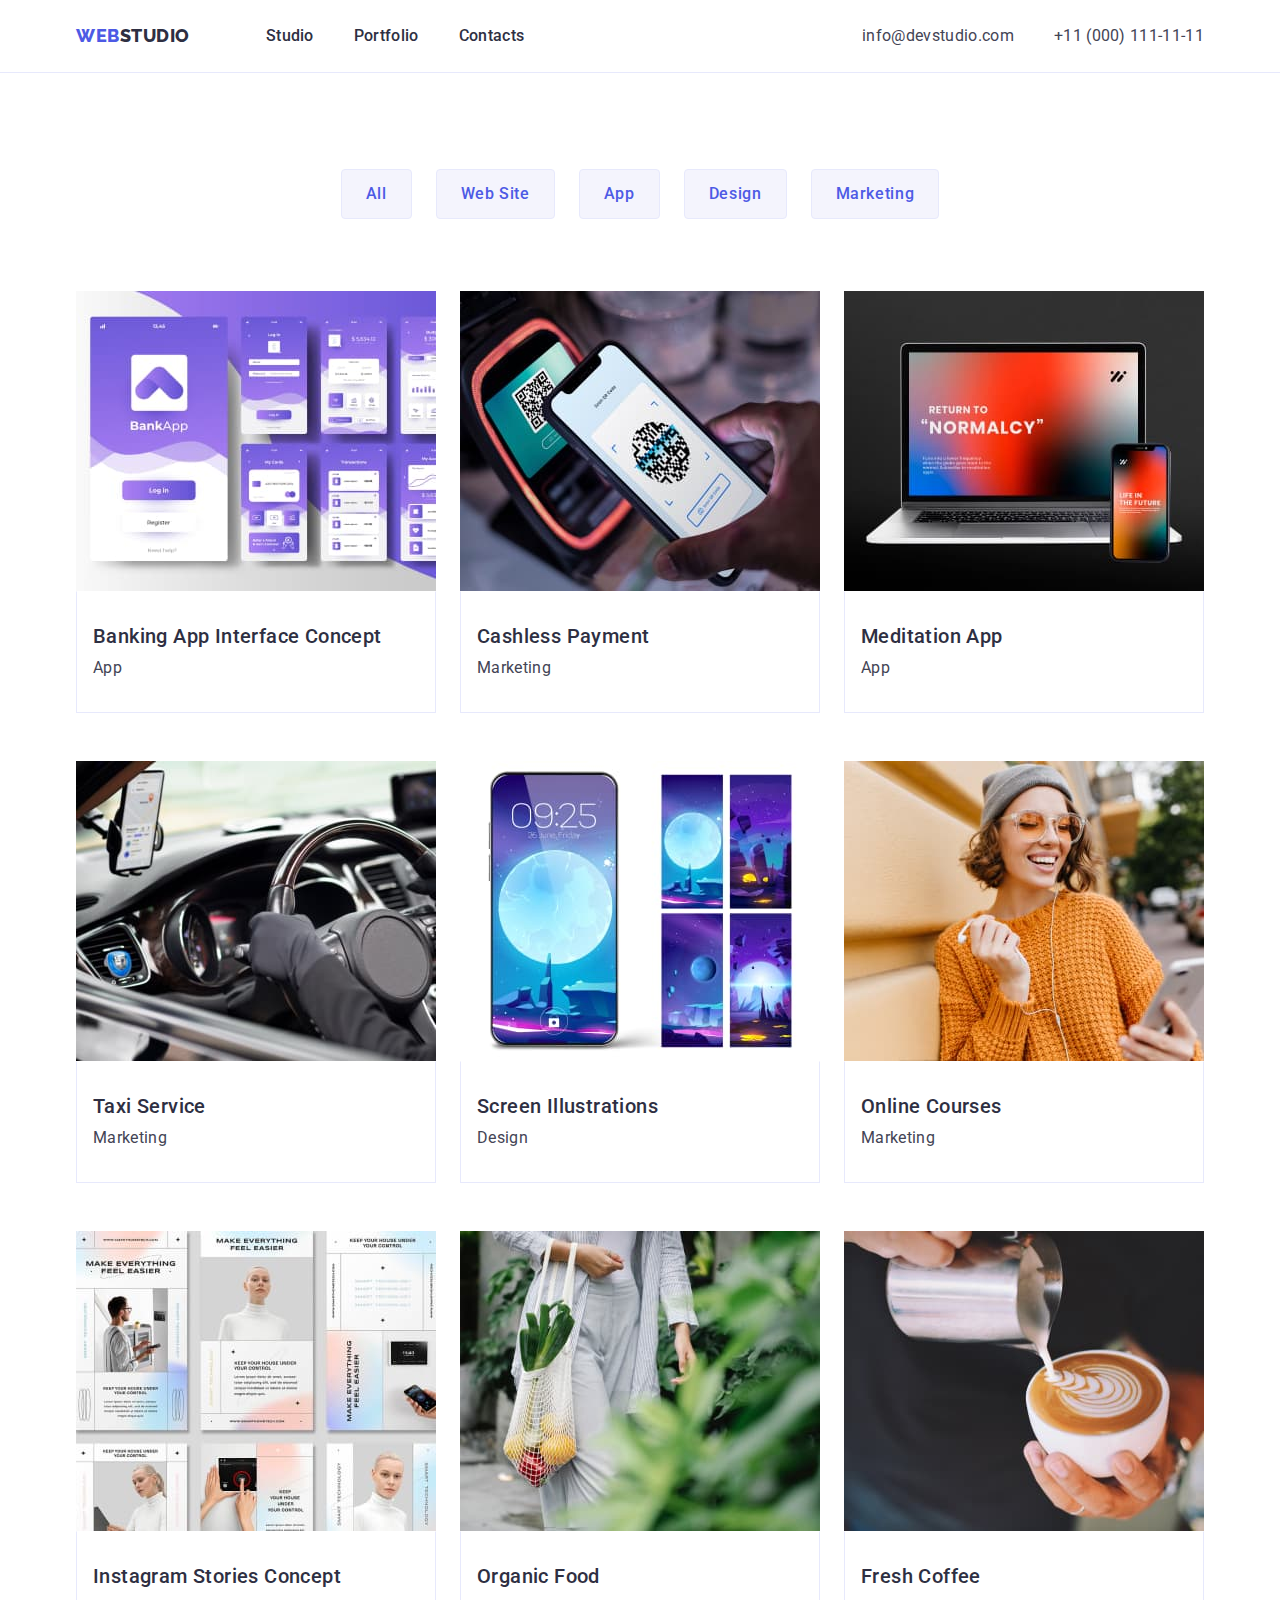
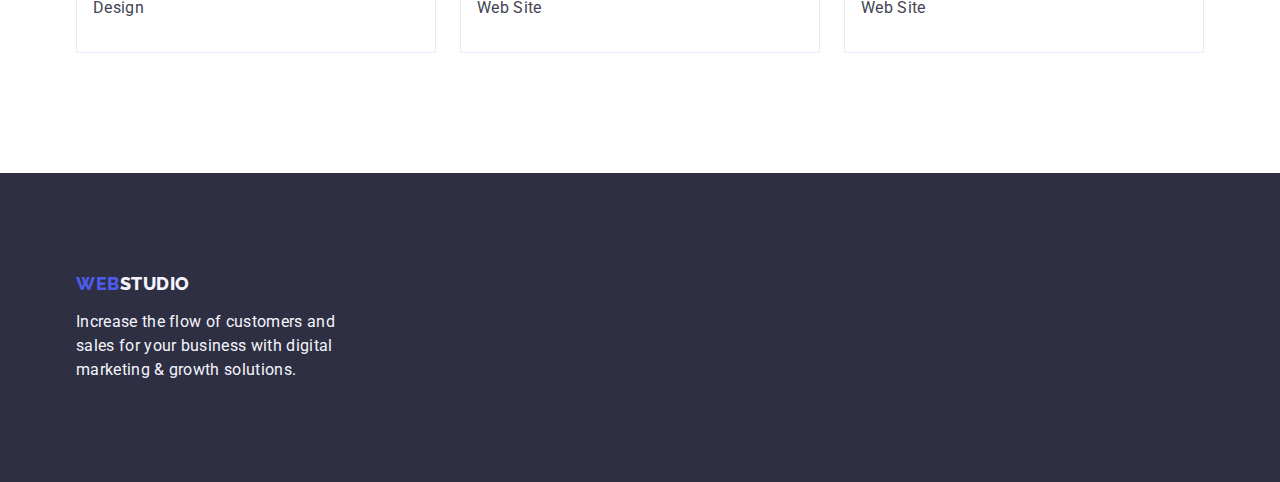
==== commit 26161e95: "Summary" ====
--- a/portfolio.html
+++ b/portfolio.html
@@ -10,9 +10,10 @@
     <link
       href="https://fonts.googleapis.com/css2?family=Raleway:wght@800&family=Roboto:wght@400;500;700;900&display=swap"
       rel="stylesheet"
-    />
+    /> 
+    <link rel="stylesheet" href="./css/modern-normalize.css" />
     <link rel="stylesheet" href="./css/styles.css" />
-    <link rel="stylesheet" href="./css/modern-normalize.css" />
+   
   </head>
 
   <body>
--- a/css/styles.css
+++ b/css/styles.css
@@ -19,7 +19,7 @@
 body {
   font-family: "Roboto", sans-serif;
   color: var(--color-SLATE);
-  background: var(--color-background-general);  
+  background-color: var(--color-background-general);  
 }
 a {cursor: pointer;}
 p {
@@ -59,8 +59,6 @@
   margin-bottom: 8px; 
 }
 
-.team-item >.title,
- .team-item >.text {text-align: center;}
 
 .text {
   font-size: 16px;
@@ -69,12 +67,11 @@
   color: var(--color-SLATE) ;
  } 
     
-.img { display: block;
+.images { display: block;
 max-width: 100%;
 height: auto;
 }
 
-.project-item .image {}
 
 .visually-hidden {
   position: absolute;
@@ -95,11 +92,12 @@
 /* =======================Main page Header=======*/
 
 .header {
-  background: var(--color-background-general);
+  background-color: var(--color-background-general);
   border-bottom: 1px solid #e7e9fc;
   margin: 0 auto;
   padding-top: 24px;
   padding-bottom: 24px;
+
 }
 
 .header-nav {
@@ -107,6 +105,7 @@
 align-items: center;
 gap: 76px;
 margin-right: auto;
+
 
 }
 .logo {
@@ -139,8 +138,8 @@
 .div-nav{
 display:flex;
 align-items: center;
+
 } 
-
 
 .nav-link {color:var(--color-NAVYBLU);}
 
@@ -173,7 +172,7 @@
 
 /*==================Main page - Hero image=================*/
 .hero {
-  background: var(--color-background-hero);
+  background-color: var(--color-background-hero);
   text-align: center;
   margin: 0 auto;
   padding-top: 188px;
@@ -213,7 +212,6 @@
 .feature {
 padding-top: 120px;
 padding-bottom: 120px;
-
 }
 
 .feature-list {
@@ -246,32 +244,29 @@
   display: flex;
   justify-content:space-between; 
   padding-bottom: 120%px;
- 
-}
-
-.works-item {}
+}
 
   /* ===========/Main page - Section 2 - What are we doing==========*/
 
 /* ===========Main page - Section 3 - Our Team==========*/
 
-.team { background: var(--color-background-team);
+.team { 
+  background-color: var(--color-background-team);
   margin: 0 auto;
   padding-top: 120px;
   padding-bottom: 120px;
-
 }
 .team-list { 
   display: flex;
   justify-content: space-between;
 }
 .team-item {
-background:var(--color-card-team);
+background-color:var(--color-card-team);
 box-shadow: 0px 1px 6px rgba(46, 47, 66, 0.08), 0px 1px 1px rgba(46, 47, 66, 0.16), 0px 2px 1px rgba(46, 47, 66, 0.08);
 border-radius: 0px 0px 4px 4px;
 }
-.team-images { display: block;
- 
+.team-images { 
+  display: block; 
 }
 
 .team-card{
@@ -286,12 +281,10 @@
 /* ===========Footer==========*/
 
 .footer {
-background: var(--color-background-hero);
-  padding-top: 100px;
-  padding-bottom: 100px;
-}
-
-  
+background-color: var(--color-background-hero);
+padding-top: 100px;
+padding-bottom: 100px;
+}
 
 .logo-footer {
   font-family: "Raleway", sans-serif;
@@ -310,7 +303,6 @@
   letter-spacing: 0.02em;
   color: var(--color-Cloud);
   width: 264px;
- 
 }
 
 .div-logo-footer{
@@ -350,18 +342,13 @@
   cursor: pointer;
   color: var(--color-IRIS);
   text-align: center;
-
   padding:12px 24px;
-
-  
-}
-
-
+}
 
 .filter-btn:hover,
 .filter-btn:focus {
   color: var(--color-WHITE); 
-  background: #404BBF; 
+  background-color: #404BBF; 
   border-color: transparent;
 }
 /* ========Section 1  Filter======= */
@@ -374,28 +361,11 @@
   justify-content: space-between;
 }
 
-.project-item{
-  /* width: 360px; */
- /*  height: 420px; */
- }
-
 .project-card{ 
   border: 1px solid #E7E9FC;
   border-top: 1px solid transparent;
-  
-  padding-top: 32px;
-  padding-bottom: 32px;
-
-}
-
-.project-card .title{
-
-}
-
-.project-item .title , 
-.project-item .text {padding-left: 16px;}
-
-  
+  padding: 32px 16px;
+}
 
 
 /* ========ROW 1-3================= */